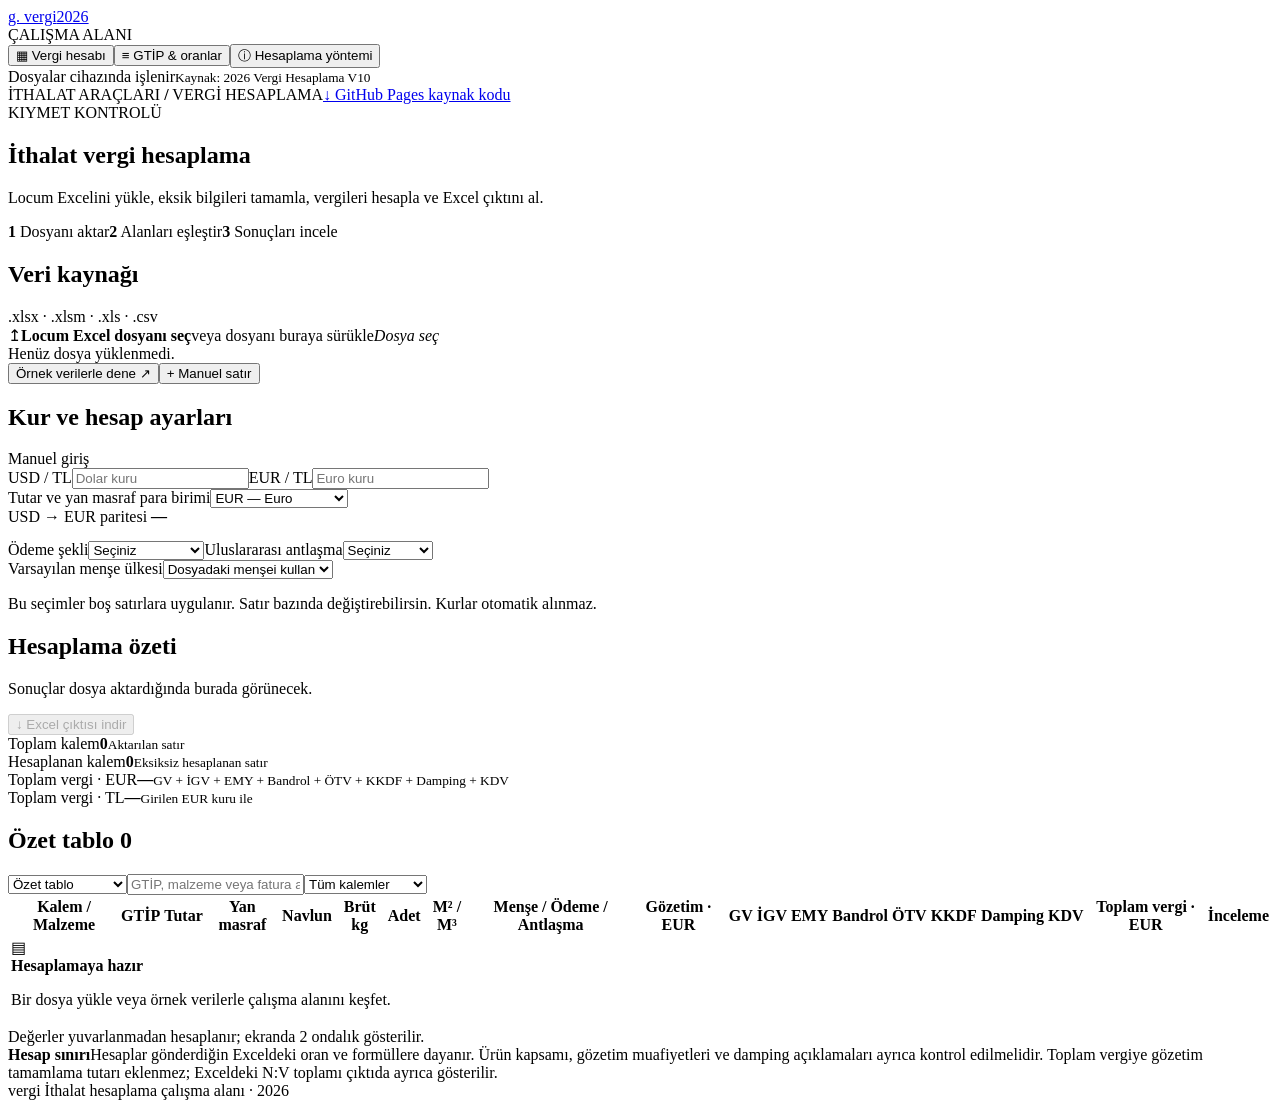
==== index.html @ 5f8e5c2f "Add files via upload" ====
<!DOCTYPE html><html lang="tr"><head><meta charset="UTF-8"><meta name="viewport" content="width=device-width,initial-scale=1"><title>İthalat Vergi Hesaplama</title><link rel="stylesheet" href="style.css"><script src="vendor/xlsx.full.min.js" defer></script><script src="core.js" defer></script><script src="tax-core.js" defer></script><script src="app.js" defer></script></head><body>
<aside><a class="brand" href="./"><span class="mark">g.</span> vergi<span class="badge">2026</span></a><div class="navtitle">ÇALIŞMA ALANI</div><button class="nav active" data-view="calc">▦ <span>Vergi hesabı</span></button><button class="nav" data-view="rates">≡ <span>GTİP & oranlar</span></button><button class="nav" data-view="method">ⓘ <span>Hesaplama yöntemi</span></button><div class="aside-bottom"><span class="dot"></span> Dosyalar cihazında işlenir<small>Kaynak: 2026 Vergi Hesaplama V10</small></div></aside>
<main><header><span>İTHALAT ARAÇLARI <b>/</b> VERGİ HESAPLAMA</span><a class="private" href="github-pages-kaynak.zip" download>↓ GitHub Pages kaynak kodu</a></header>
<section id="calc" class="view"><div class="heading"><div class="eyebrow">KIYMET KONTROLÜ</div><h1>İthalat vergi hesaplama</h1><p>Locum Excelini yükle, eksik bilgileri tamamla, vergileri hesapla ve Excel çıktını al.</p></div>
<div class="steps"><span><b>1</b> Dosyanı aktar</span><i></i><span><b>2</b> Alanları eşleştir</span><i></i><span><b>3</b> Sonuçları incele</span></div>
<div class="setup"><div class="card upload"><div class="cardhead"><h2>Veri kaynağı</h2><span>.xlsx · .xlsm · .xls · .csv</span></div><label id="drop" for="file"><span class="upload-icon">↥</span><strong>Locum Excel dosyanı seç</strong><span>veya dosyanı buraya sürükle</span><em>Dosya seç</em></label><input hidden id="file" type="file" accept=".xlsx,.xlsm,.xls,.csv"><div class="fileinfo" id="fileinfo">Henüz dosya yüklenmedi.</div><div class="actions"><button class="textbtn" id="demo">Örnek verilerle dene ↗</button><button class="textbtn" id="manual">+ Manuel satır</button></div></div>
<div class="card settings"><div class="cardhead"><h2>Kur ve hesap ayarları</h2><span>Manuel giriş</span></div><div class="fields"><label>USD / TL<input id="usd" type="number" step="any" placeholder="Dolar kuru" min="0"></label><label>EUR / TL<input id="eur" type="number" step="any" placeholder="Euro kuru" min="0"></label></div><label>Tutar ve yan masraf para birimi<select id="currency"><option value="EUR">EUR — Euro</option><option value="USD">USD — ABD Doları</option><option value="TRY">TRY — Türk Lirası</option></select></label><div class="parity">USD → EUR paritesi <strong id="parity">—</strong></div><div class="fields" style="margin-top:15px"><label>Ödeme şekli<select id="payment"><option value="">Seçiniz</option><option>PEŞİN</option><option>MAL MUKABİLİ</option></select></label><label>Uluslararası antlaşma<select id="agreement"><option value="">Seçiniz</option><option value="AT">AT — A.TR</option><option value="DI">DI — Diğer</option></select></label></div><label style="margin-top:15px">Varsayılan menşe ülkesi<select id="country"><option value="">Dosyadaki menşei kullan</option></select></label><p class="hint">Bu seçimler boş satırlara uygulanır. Satır bazında değiştirebilirsin. Kurlar otomatik alınmaz.</p></div></div>
<div id="mapping" class="card" hidden><div class="cardhead"><h2>Alan eşleştirme</h2><span>Başlıkları kontrol et</span></div><div class="fields"><label>Çalışma sayfası<select id="sheet"></select></label><label>Başlık satırı<input id="headerrow" type="number" min="1" value="1"></label></div><div id="maps" class="mapgrid"></div><button class="primary" id="import">Verileri aktar ve hesapla →</button></div>
<div id="notice" role="status"></div><div class="results-head"><div><h2>Hesaplama özeti</h2><p id="source">Sonuçlar dosya aktardığında burada görünecek.</p></div><button id="export" class="outline" disabled>↓ Excel çıktısı indir</button></div><div class="metrics"><div class="metric"><span>Toplam kalem</span><strong id="count">0</strong><small>Aktarılan satır</small></div><div class="metric"><span>Hesaplanan kalem</span><strong id="affected">0</strong><small>Eksiksiz hesaplanan satır</small></div><div class="metric accent"><span>Toplam vergi · EUR</span><strong id="total">—</strong><small>GV + İGV + EMY + Bandrol + ÖTV + KKDF + Damping + KDV</small></div><div class="metric"><span>Toplam vergi · TL</span><strong id="totaltry">—</strong><small>Girilen EUR kuru ile</small></div></div>
<div class="card resultcard"><div class="tabletools"><h2>Özet tablo <span id="rowbadge">0</span></h2><select id="mode" aria-label="Görünüm"><option value="summary">Özet tablo</option><option value="inputs">Girdileri düzenle</option></select><input id="search" placeholder="GTİP, malzeme veya fatura ara…" aria-label="Kalem ara"><select id="filter" aria-label="Sonuç filtresi"><option value="all">Tüm kalemler</option><option value="positive">Pozitif fark</option><option value="error">Eksik / hatalı veri</option></select></div><div class="tablewrap"><table><thead id="tableHead"><tr><th>Kalem / Malzeme</th><th>GTİP</th><th>Tutar</th><th>Yan masraf</th><th>Navlun</th><th>Brüt kg</th><th>Adet</th><th>M² / M³</th><th>Menşe / Ödeme / Antlaşma</th><th>Gözetim · EUR</th><th>GV</th><th>İGV</th><th>EMY</th><th>Bandrol</th><th>ÖTV</th><th>KKDF</th><th>Damping</th><th>KDV</th><th>Toplam vergi · EUR</th><th>İnceleme</th></tr></thead><tbody id="rows"><tr><td colspan="20" class="empty"><div>▤</div><strong>Hesaplamaya hazır</strong><p>Bir dosya yükle veya örnek verilerle çalışma alanını keşfet.</p></td></tr></tbody></table></div><div class="tablefooter" id="footer">Değerler yuvarlanmadan hesaplanır; ekranda 2 ondalık gösterilir.</div></div>
<div class="note"><b>Hesap sınırı</b><span>Hesaplar gönderdiğin Exceldeki oran ve formüllere dayanır. Ürün kapsamı, gözetim muafiyetleri ve damping açıklamaları ayrıca kontrol edilmelidir. Toplam vergiye gözetim tamamlama tutarı eklenmez; Exceldeki N:V toplamı çıktıda ayrıca gösterilir.</span></div></section>
<section id="rates" class="view" hidden><div class="heading"><div class="eyebrow">REFERANS TABLO</div><h1>GTİP & gözetim oranları</h1><p>Gönderdiğin Exceldeki oranlar ve uygulama açıklamaları.</p></div><div class="card"><input id="rateSearch" placeholder="GTİP veya açıklama ara…" aria-label="Oran ara"><p id="rateCount"></p><div class="tablewrap"><table><thead><tr><th>GTİP</th><th>Oran · USD</th><th>Birim</th><th>Excel açıklaması</th></tr></thead><tbody id="rateRows"></tbody></table></div><button id="moreRates" class="outline">Daha fazla göster</button></div></section>
<section id="method" class="view" hidden><div class="heading"><div class="eyebrow">HESABIN İZİ</div><h1>Hesaplama yöntemi</h1><p>Exceldeki hesabın web ortamındaki karşılığı.</p></div><div class="card prose"><h2>Vergi hesapları — Excel ile aynı kurgu</h2><p>CIF = fatura + yan masraf + navlun + gözetim farkı (EUR). GV yalnız DI seçiminde hesaplanır. İGV, AT ve Excelin AB ülke listesi eşleşmesinde sıfırlanır. EMY, AT seçimi ve GV sıfır olduğunda Exceldeki ülke sütunundan alınır; bilinmeyen ülke için en yüksek oran seçilir.</p><p>Bandrol = CIF × oran. ÖTV = (CIF + GV + İGV + EMY + Bandrol) × oran. KKDF yalnız mal mukabili seçiminde CIF üzerinden hesaplanır. KDV = (CIF + tüm önceki vergiler) × KDV oranı.</p><p>Damping hesabı, Excelin U sütunuyla aynıdır: CIF için yüzde; adet / kg için en yüksek (0; birim tutarı × miktar − CIF). Exceldeki damping formülü döviz dönüşümü yapmaz; uygulama da aynısını korur. Damping bulunan satırlar ayrıca inceleme için işaretlenir. Tabloda yer alsa da Excelin hesap formüllerinde bulunmayan Kültür Fonu ve diğer ek yükümlülükler eklenmemiştir.</p><p>Ekrandaki toplam vergi gözetim farkını içermez. Çıktıdaki “Excel N:V toplamı” ise kaynak dosyadaki W sütunu gibi gözetim farkı + vergi toplamıdır. AT / DI dışındaki antlaşma türleri için kaynak Excelde ayrı bir hesap kurgusu yoktur.</p><h2>Gözetim fiyat tamamlama</h2><p>Gözetim eşiği (EUR) = ilgili miktar × gözetim oranı (USD) × USD/TL ÷ EUR/TL.</p><p>Karşılaştırma kıymeti (EUR) = (fatura tutarı + tedarik dışı yan masraf) × seçilen para biriminin TL kuru ÷ EUR/TL.</p><p><b>Tamamlama (EUR) = en yüksek (0; gözetim eşiği − karşılaştırma kıymeti).</b></p><h2>Excel ile aynı olan ve ayrılan noktalar</h2><p>Excelin N sütunundaki formüle göre navlun karşılaştırma kıymetine dahil edilmez. Bu uygulama aynı yöntemi izler. Kurları sen girersin; otomatik güncel kur alınmaz.</p><p>KG için brüt ağırlık, Adet için miktar kullanılır. Excelin formülü Adet dışındaki tüm birimlerde brüt ağırlığı kullanıyordu. Bu uygulamada M2 ve M3 için ayrı ölçü miktarı gerekir.</p><p>GTİP eşleştirmesi tam kodla yapılır; nokta ve boşluklar temizlenir. Aynı GTİP birden çok kez varsa Excel DÜŞEYARA gibi ilk kayıt alınır. Tabloda bulunamayan GTİP, sıfır oran kabul edilmez.</p><h2>Kapsam ve muafiyet kontrolü</h2><p>Açıklamalar ürün türü, miktar sınırı veya başka şartlar içerebilir. Bunlar otomatik yorumlanmaz. Her satırdaki “Açıklama” alanını inceleyip gerekirse “Kapsam dışı / muaf” seçeneğini işaretle. Özet, bu seçimlere göre değişir.</p><p>Oranların kaynağı 2026_Vergi_Hesaplama_V10.xlsm / Gözetim sayfasıdır. Mevzuatın güncelliği ayrıca doğrulanmamıştır. Otomatik mevzuat güncellemesi yapılmaz.</p><h2>Dosya aktarımı ve gizlilik</h2><p>Excel dosyaları cihazındaki tarayıcıda okunur; bir sunucuya gönderilmez. Makrolar çalıştırılmaz. Sayfa yenilendiğinde aktarılan veriler temizlenir. Aynı dosyadaki birden fazla para birimini ayrı ayrı hesapla.</p><p>Excel çıktısında kaynak girdiler, kullanılan kurlar, her vergi, gözetim farkı ve kontrol durumları ayrı sütunlarda bulunur. GitHub Pages için dist klasörünün içeriğini yayın köküne koymak yeterlidir.</p></div></section><footer>vergi <span>İthalat hesaplama çalışma alanı · 2026</span></footer></main></body></html>
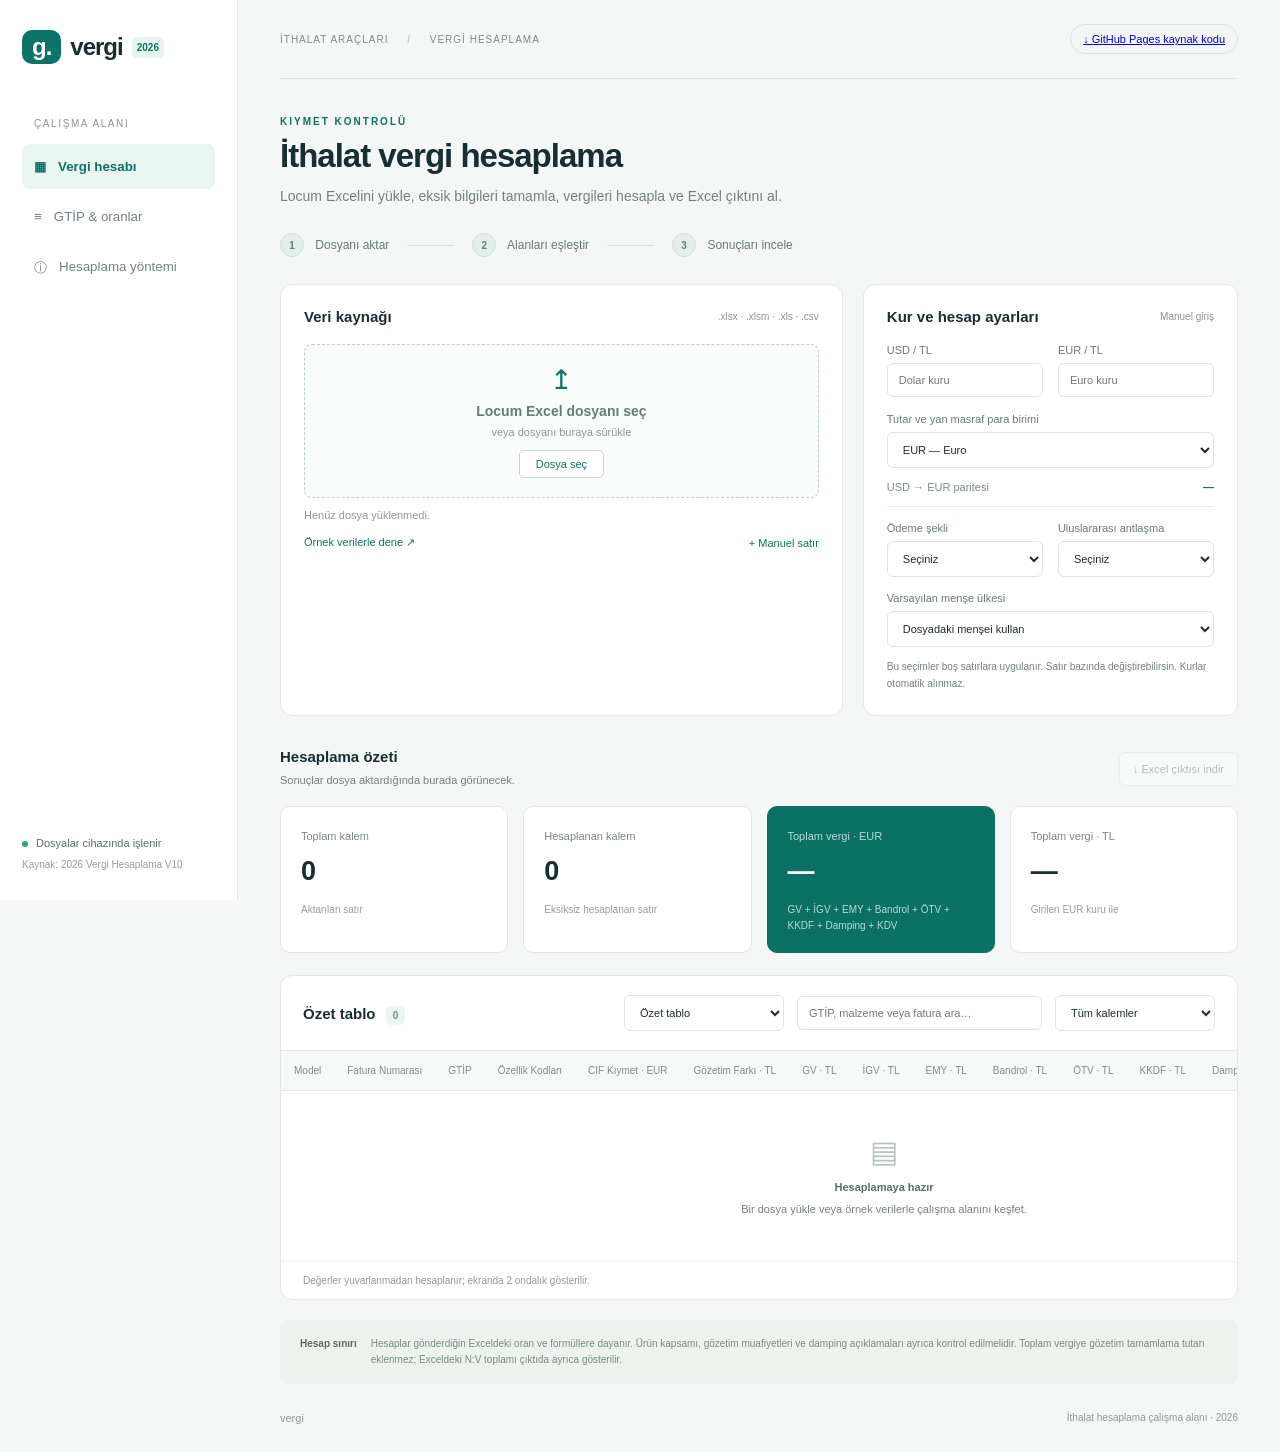
==== commit 11f22636: "Fix GitHub Pages app entry point" ====
--- a/index.html
+++ b/index.html
@@ -1,13 +1,14 @@
-<!DOCTYPE html><html lang="tr"><head><meta charset="UTF-8"><meta name="viewport" content="width=device-width,initial-scale=1"><title>İthalat Vergi Hesaplama</title><link rel="stylesheet" href="style.css"><script src="vendor/xlsx.full.min.js" defer></script><script src="core.js" defer></script><script src="tax-core.js" defer></script><script src="app.js" defer></script></head><body>
-<aside><a class="brand" href="./"><span class="mark">g.</span> vergi<span class="badge">2026</span></a><div class="navtitle">ÇALIŞMA ALANI</div><button class="nav active" data-view="calc">▦ <span>Vergi hesabı</span></button><button class="nav" data-view="rates">≡ <span>GTİP & oranlar</span></button><button class="nav" data-view="method">ⓘ <span>Hesaplama yöntemi</span></button><div class="aside-bottom"><span class="dot"></span> Dosyalar cihazında işlenir<small>Kaynak: 2026 Vergi Hesaplama V10</small></div></aside>
-<main><header><span>İTHALAT ARAÇLARI <b>/</b> VERGİ HESAPLAMA</span><a class="private" href="github-pages-kaynak.zip" download>↓ GitHub Pages kaynak kodu</a></header>
-<section id="calc" class="view"><div class="heading"><div class="eyebrow">KIYMET KONTROLÜ</div><h1>İthalat vergi hesaplama</h1><p>Locum Excelini yükle, eksik bilgileri tamamla, vergileri hesapla ve Excel çıktını al.</p></div>
-<div class="steps"><span><b>1</b> Dosyanı aktar</span><i></i><span><b>2</b> Alanları eşleştir</span><i></i><span><b>3</b> Sonuçları incele</span></div>
-<div class="setup"><div class="card upload"><div class="cardhead"><h2>Veri kaynağı</h2><span>.xlsx · .xlsm · .xls · .csv</span></div><label id="drop" for="file"><span class="upload-icon">↥</span><strong>Locum Excel dosyanı seç</strong><span>veya dosyanı buraya sürükle</span><em>Dosya seç</em></label><input hidden id="file" type="file" accept=".xlsx,.xlsm,.xls,.csv"><div class="fileinfo" id="fileinfo">Henüz dosya yüklenmedi.</div><div class="actions"><button class="textbtn" id="demo">Örnek verilerle dene ↗</button><button class="textbtn" id="manual">+ Manuel satır</button></div></div>
-<div class="card settings"><div class="cardhead"><h2>Kur ve hesap ayarları</h2><span>Manuel giriş</span></div><div class="fields"><label>USD / TL<input id="usd" type="number" step="any" placeholder="Dolar kuru" min="0"></label><label>EUR / TL<input id="eur" type="number" step="any" placeholder="Euro kuru" min="0"></label></div><label>Tutar ve yan masraf para birimi<select id="currency"><option value="EUR">EUR — Euro</option><option value="USD">USD — ABD Doları</option><option value="TRY">TRY — Türk Lirası</option></select></label><div class="parity">USD → EUR paritesi <strong id="parity">—</strong></div><div class="fields" style="margin-top:15px"><label>Ödeme şekli<select id="payment"><option value="">Seçiniz</option><option>PEŞİN</option><option>MAL MUKABİLİ</option></select></label><label>Uluslararası antlaşma<select id="agreement"><option value="">Seçiniz</option><option value="AT">AT — A.TR</option><option value="DI">DI — Diğer</option></select></label></div><label style="margin-top:15px">Varsayılan menşe ülkesi<select id="country"><option value="">Dosyadaki menşei kullan</option></select></label><p class="hint">Bu seçimler boş satırlara uygulanır. Satır bazında değiştirebilirsin. Kurlar otomatik alınmaz.</p></div></div>
-<div id="mapping" class="card" hidden><div class="cardhead"><h2>Alan eşleştirme</h2><span>Başlıkları kontrol et</span></div><div class="fields"><label>Çalışma sayfası<select id="sheet"></select></label><label>Başlık satırı<input id="headerrow" type="number" min="1" value="1"></label></div><div id="maps" class="mapgrid"></div><button class="primary" id="import">Verileri aktar ve hesapla →</button></div>
-<div id="notice" role="status"></div><div class="results-head"><div><h2>Hesaplama özeti</h2><p id="source">Sonuçlar dosya aktardığında burada görünecek.</p></div><button id="export" class="outline" disabled>↓ Excel çıktısı indir</button></div><div class="metrics"><div class="metric"><span>Toplam kalem</span><strong id="count">0</strong><small>Aktarılan satır</small></div><div class="metric"><span>Hesaplanan kalem</span><strong id="affected">0</strong><small>Eksiksiz hesaplanan satır</small></div><div class="metric accent"><span>Toplam vergi · EUR</span><strong id="total">—</strong><small>GV + İGV + EMY + Bandrol + ÖTV + KKDF + Damping + KDV</small></div><div class="metric"><span>Toplam vergi · TL</span><strong id="totaltry">—</strong><small>Girilen EUR kuru ile</small></div></div>
-<div class="card resultcard"><div class="tabletools"><h2>Özet tablo <span id="rowbadge">0</span></h2><select id="mode" aria-label="Görünüm"><option value="summary">Özet tablo</option><option value="inputs">Girdileri düzenle</option></select><input id="search" placeholder="GTİP, malzeme veya fatura ara…" aria-label="Kalem ara"><select id="filter" aria-label="Sonuç filtresi"><option value="all">Tüm kalemler</option><option value="positive">Pozitif fark</option><option value="error">Eksik / hatalı veri</option></select></div><div class="tablewrap"><table><thead id="tableHead"><tr><th>Kalem / Malzeme</th><th>GTİP</th><th>Tutar</th><th>Yan masraf</th><th>Navlun</th><th>Brüt kg</th><th>Adet</th><th>M² / M³</th><th>Menşe / Ödeme / Antlaşma</th><th>Gözetim · EUR</th><th>GV</th><th>İGV</th><th>EMY</th><th>Bandrol</th><th>ÖTV</th><th>KKDF</th><th>Damping</th><th>KDV</th><th>Toplam vergi · EUR</th><th>İnceleme</th></tr></thead><tbody id="rows"><tr><td colspan="20" class="empty"><div>▤</div><strong>Hesaplamaya hazır</strong><p>Bir dosya yükle veya örnek verilerle çalışma alanını keşfet.</p></td></tr></tbody></table></div><div class="tablefooter" id="footer">Değerler yuvarlanmadan hesaplanır; ekranda 2 ondalık gösterilir.</div></div>
-<div class="note"><b>Hesap sınırı</b><span>Hesaplar gönderdiğin Exceldeki oran ve formüllere dayanır. Ürün kapsamı, gözetim muafiyetleri ve damping açıklamaları ayrıca kontrol edilmelidir. Toplam vergiye gözetim tamamlama tutarı eklenmez; Exceldeki N:V toplamı çıktıda ayrıca gösterilir.</span></div></section>
-<section id="rates" class="view" hidden><div class="heading"><div class="eyebrow">REFERANS TABLO</div><h1>GTİP & gözetim oranları</h1><p>Gönderdiğin Exceldeki oranlar ve uygulama açıklamaları.</p></div><div class="card"><input id="rateSearch" placeholder="GTİP veya açıklama ara…" aria-label="Oran ara"><p id="rateCount"></p><div class="tablewrap"><table><thead><tr><th>GTİP</th><th>Oran · USD</th><th>Birim</th><th>Excel açıklaması</th></tr></thead><tbody id="rateRows"></tbody></table></div><button id="moreRates" class="outline">Daha fazla göster</button></div></section>
-<section id="method" class="view" hidden><div class="heading"><div class="eyebrow">HESABIN İZİ</div><h1>Hesaplama yöntemi</h1><p>Exceldeki hesabın web ortamındaki karşılığı.</p></div><div class="card prose"><h2>Vergi hesapları — Excel ile aynı kurgu</h2><p>CIF = fatura + yan masraf + navlun + gözetim farkı (EUR). GV yalnız DI seçiminde hesaplanır. İGV, AT ve Excelin AB ülke listesi eşleşmesinde sıfırlanır. EMY, AT seçimi ve GV sıfır olduğunda Exceldeki ülke sütunundan alınır; bilinmeyen ülke için en yüksek oran seçilir.</p><p>Bandrol = CIF × oran. ÖTV = (CIF + GV + İGV + EMY + Bandrol) × oran. KKDF yalnız mal mukabili seçiminde CIF üzerinden hesaplanır. KDV = (CIF + tüm önceki vergiler) × KDV oranı.</p><p>Damping hesabı, Excelin U sütunuyla aynıdır: CIF için yüzde; adet / kg için en yüksek (0; birim tutarı × miktar − CIF). Exceldeki damping formülü döviz dönüşümü yapmaz; uygulama da aynısını korur. Damping bulunan satırlar ayrıca inceleme için işaretlenir. Tabloda yer alsa da Excelin hesap formüllerinde bulunmayan Kültür Fonu ve diğer ek yükümlülükler eklenmemiştir.</p><p>Ekrandaki toplam vergi gözetim farkını içermez. Çıktıdaki “Excel N:V toplamı” ise kaynak dosyadaki W sütunu gibi gözetim farkı + vergi toplamıdır. AT / DI dışındaki antlaşma türleri için kaynak Excelde ayrı bir hesap kurgusu yoktur.</p><h2>Gözetim fiyat tamamlama</h2><p>Gözetim eşiği (EUR) = ilgili miktar × gözetim oranı (USD) × USD/TL ÷ EUR/TL.</p><p>Karşılaştırma kıymeti (EUR) = (fatura tutarı + tedarik dışı yan masraf) × seçilen para biriminin TL kuru ÷ EUR/TL.</p><p><b>Tamamlama (EUR) = en yüksek (0; gözetim eşiği − karşılaştırma kıymeti).</b></p><h2>Excel ile aynı olan ve ayrılan noktalar</h2><p>Excelin N sütunundaki formüle göre navlun karşılaştırma kıymetine dahil edilmez. Bu uygulama aynı yöntemi izler. Kurları sen girersin; otomatik güncel kur alınmaz.</p><p>KG için brüt ağırlık, Adet için miktar kullanılır. Excelin formülü Adet dışındaki tüm birimlerde brüt ağırlığı kullanıyordu. Bu uygulamada M2 ve M3 için ayrı ölçü miktarı gerekir.</p><p>GTİP eşleştirmesi tam kodla yapılır; nokta ve boşluklar temizlenir. Aynı GTİP birden çok kez varsa Excel DÜŞEYARA gibi ilk kayıt alınır. Tabloda bulunamayan GTİP, sıfır oran kabul edilmez.</p><h2>Kapsam ve muafiyet kontrolü</h2><p>Açıklamalar ürün türü, miktar sınırı veya başka şartlar içerebilir. Bunlar otomatik yorumlanmaz. Her satırdaki “Açıklama” alanını inceleyip gerekirse “Kapsam dışı / muaf” seçeneğini işaretle. Özet, bu seçimlere göre değişir.</p><p>Oranların kaynağı 2026_Vergi_Hesaplama_V10.xlsm / Gözetim sayfasıdır. Mevzuatın güncelliği ayrıca doğrulanmamıştır. Otomatik mevzuat güncellemesi yapılmaz.</p><h2>Dosya aktarımı ve gizlilik</h2><p>Excel dosyaları cihazındaki tarayıcıda okunur; bir sunucuya gönderilmez. Makrolar çalıştırılmaz. Sayfa yenilendiğinde aktarılan veriler temizlenir. Aynı dosyadaki birden fazla para birimini ayrı ayrı hesapla.</p><p>Excel çıktısında kaynak girdiler, kullanılan kurlar, her vergi, gözetim farkı ve kontrol durumları ayrı sütunlarda bulunur. GitHub Pages için dist klasörünün içeriğini yayın köküne koymak yeterlidir.</p></div></section><footer>vergi <span>İthalat hesaplama çalışma alanı · 2026</span></footer></main></body></html>
+<!doctype html>
+<html lang="tr">
+<head>
+  <meta charset="utf-8">
+  <meta name="viewport" content="width=device-width, initial-scale=1">
+  <meta http-equiv="refresh" content="0; url=./github-pages-kaynak/">
+  <title>İthalat Vergi Hesaplama</title>
+  <script>window.location.replace("./github-pages-kaynak/");</script>
+</head>
+<body>
+  <p>Vergi hesaplama uygulamasına yönlendiriliyorsunuz…</p>
+  <p>Otomatik yönlendirme başlamazsa <a href="./github-pages-kaynak/">buraya tıklayın</a>.</p>
+</body>
+</html>
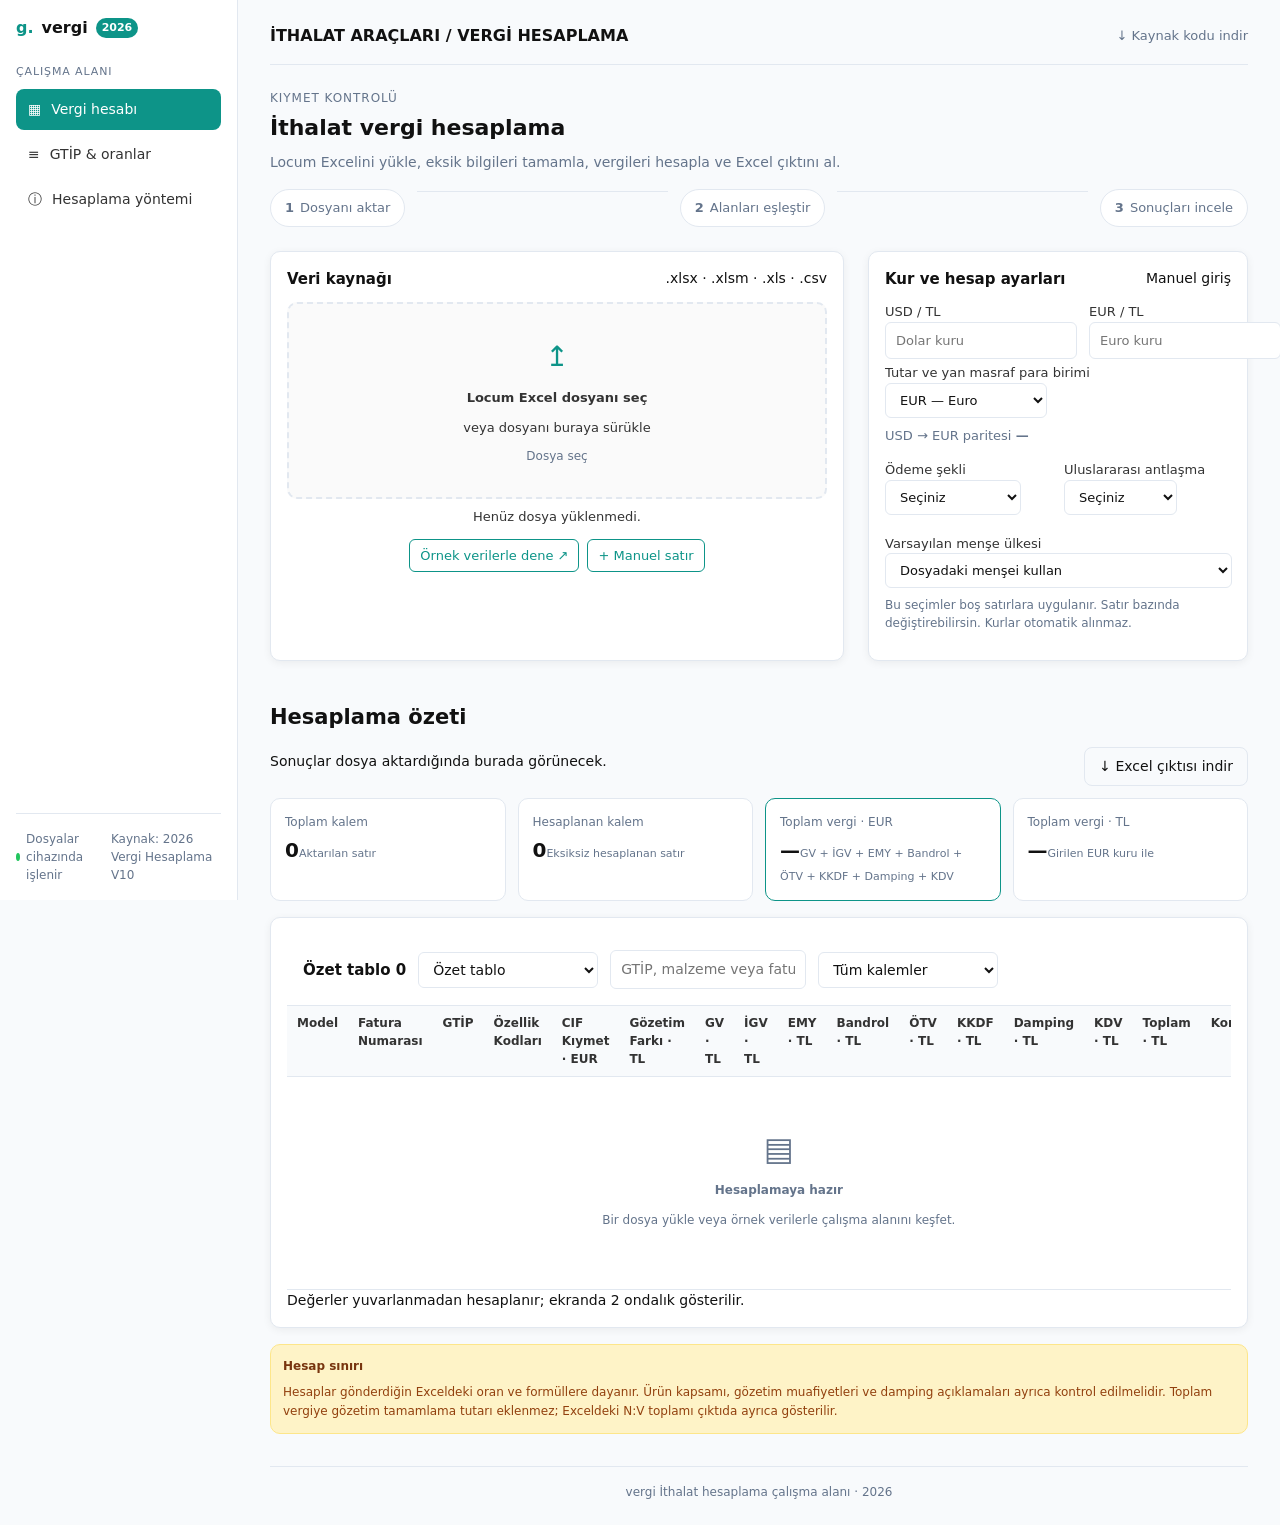
==== commit 0a649d64: "Fix: Turkish encoding (codepage:1254), NFC normalize, expanded aliases, GitHub Pages ready" ====
--- a/index.html
+++ b/index.html
@@ -1,14 +1,25 @@
-<!doctype html>
-<html lang="tr">
-<head>
-  <meta charset="utf-8">
-  <meta name="viewport" content="width=device-width, initial-scale=1">
-  <meta http-equiv="refresh" content="0; url=./github-pages-kaynak/">
-  <title>İthalat Vergi Hesaplama</title>
-  <script>window.location.replace("./github-pages-kaynak/");</script>
-</head>
-<body>
-  <p>Vergi hesaplama uygulamasına yönlendiriliyorsunuz…</p>
-  <p>Otomatik yönlendirme başlamazsa <a href="./github-pages-kaynak/">buraya tıklayın</a>.</p>
-</body>
-</html>
+<!DOCTYPE html><html lang="tr"><head><meta charset="UTF-8"><meta name="viewport" content="width=device-width,initial-scale=1"><title>İthalat Vergi Hesaplama</title><link rel="stylesheet" href="style.css"><script src="vendor/xlsx.full.min.js" defer></script><script src="core.js" defer></script><script src="tax-core.js" defer></script><script src="app.js" defer></script></head><body>
+
+<aside><a class="brand" href="./"><span class="mark">g.</span> vergi<span class="badge">2026</span></a><div class="navtitle">ÇALIŞMA ALANI</div><button class="nav active" data-view="calc">▦ <span>Vergi hesabı</span></button><button class="nav" data-view="rates">≡ <span>GTİP & oranlar</span></button><button class="nav" data-view="method">ⓘ <span>Hesaplama yöntemi</span></button><div class="aside-bottom"><span class="dot"></span> Dosyalar cihazında işlenir<small>Kaynak: 2026 Vergi Hesaplama V10</small></div></aside>
+
+<main><header><span>İTHALAT ARAÇLARI <b>/</b> VERGİ HESAPLAMA</span><a class="private" href="vergi-hesaplama-fixed.zip" download>↓ Kaynak kodu indir</a></header>
+
+<section id="calc" class="view"><div class="heading"><div class="eyebrow">KIYMET KONTROLÜ</div><h1>İthalat vergi hesaplama</h1><p>Locum Excelini yükle, eksik bilgileri tamamla, vergileri hesapla ve Excel çıktını al.</p></div>
+
+<div class="steps"><span><b>1</b> Dosyanı aktar</span><i></i><span><b>2</b> Alanları eşleştir</span><i></i><span><b>3</b> Sonuçları incele</span></div>
+
+<div class="setup"><div class="card upload"><div class="cardhead"><h2>Veri kaynağı</h2><span>.xlsx · .xlsm · .xls · .csv</span></div><label id="drop" for="file"><span class="upload-icon">↥</span><strong>Locum Excel dosyanı seç</strong><span>veya dosyanı buraya sürükle</span><em>Dosya seç</em></label><input hidden id="file" type="file" accept=".xlsx,.xlsm,.xls,.csv"><div class="fileinfo" id="fileinfo">Henüz dosya yüklenmedi.</div><div class="actions"><button class="textbtn" id="demo">Örnek verilerle dene ↗</button><button class="textbtn" id="manual">+ Manuel satır</button></div></div>
+
+<div class="card settings"><div class="cardhead"><h2>Kur ve hesap ayarları</h2><span>Manuel giriş</span></div><div class="fields"><label>USD / TL<input id="usd" type="number" step="any" placeholder="Dolar kuru" min="0"></label><label>EUR / TL<input id="eur" type="number" step="any" placeholder="Euro kuru" min="0"></label></div><label>Tutar ve yan masraf para birimi<select id="currency"><option value="EUR">EUR — Euro</option><option value="USD">USD — ABD Doları</option><option value="TRY">TRY — Türk Lirası</option></select></label><div class="parity">USD → EUR paritesi <strong id="parity">—</strong></div><div class="fields" style="margin-top:15px"><label>Ödeme şekli<select id="payment"><option value="">Seçiniz</option><option>PEŞİN</option><option>MAL MUKABİLİ</option></select></label><label>Uluslararası antlaşma<select id="agreement"><option value="">Seçiniz</option><option value="AT">AT — A.TR</option><option value="DI">DI — Diğer</option></select></label></div><label style="margin-top:15px">Varsayılan menşe ülkesi<select id="country"><option value="">Dosyadaki menşei kullan</option></select></label><p class="hint">Bu seçimler boş satırlara uygulanır. Satır bazında değiştirebilirsin. Kurlar otomatik alınmaz.</p></div></div>
+
+<div id="mapping" class="card" hidden><div class="cardhead"><h2>Alan eşleştirme</h2><span>Başlıkları kontrol et</span></div><div class="fields"><label>Çalışma sayfası<select id="sheet"></select></label><label>Başlık satırı<input id="headerrow" type="number" min="1" value="1"></label></div><div id="maps" class="mapgrid"></div><button class="primary" id="import">Verileri aktar ve hesapla →</button></div>
+
+<div id="notice" role="status"></div><div class="results-head"><div><h2>Hesaplama özeti</h2><p id="source">Sonuçlar dosya aktardığında burada görünecek.</p></div><button id="export" class="outline" disabled>↓ Excel çıktısı indir</button></div><div class="metrics"><div class="metric"><span>Toplam kalem</span><strong id="count">0</strong><small>Aktarılan satır</small></div><div class="metric"><span>Hesaplanan kalem</span><strong id="affected">0</strong><small>Eksiksiz hesaplanan satır</small></div><div class="metric accent"><span>Toplam vergi · EUR</span><strong id="total">—</strong><small>GV + İGV + EMY + Bandrol + ÖTV + KKDF + Damping + KDV</small></div><div class="metric"><span>Toplam vergi · TL</span><strong id="totaltry">—</strong><small>Girilen EUR kuru ile</small></div></div>
+
+<div class="card resultcard"><div class="tabletools"><h2>Özet tablo <span id="rowbadge">0</span></h2><select id="mode" aria-label="Görünüm"><option value="summary">Özet tablo</option><option value="inputs">Girdileri düzenle</option></select><input id="search" placeholder="GTİP, malzeme veya fatura ara…" aria-label="Kalem ara"><select id="filter" aria-label="Sonuç filtresi"><option value="all">Tüm kalemler</option><option value="positive">Pozitif fark</option><option value="error">Eksik / hatalı veri</option></select></div><div class="tablewrap"><table><thead id="tableHead"><tr><th>Kalem / Malzeme</th><th>GTİP</th><th>Tutar</th><th>Yan masraf</th><th>Navlun</th><th>Brüt kg</th><th>Adet</th><th>M² / M³</th><th>Menşe / Ödeme / Antlaşma</th><th>Gözetim · EUR</th><th>GV</th><th>İGV</th><th>EMY</th><th>Bandrol</th><th>ÖTV</th><th>KKDF</th><th>Damping</th><th>KDV</th><th>Toplam vergi · EUR</th><th>İnceleme</th></tr></thead><tbody id="rows"><tr><td colspan="20" class="empty"><div>▤</div><strong>Hesaplamaya hazır</strong><p>Bir dosya yükle veya örnek verilerle çalışma alanını keşfet.</p></td></tr></tbody></table></div><div class="tablefooter" id="footer">Değerler yuvarlanmadan hesaplanır; ekranda 2 ondalık gösterilir.</div></div>
+
+<div class="note"><b>Hesap sınırı</b><span>Hesaplar gönderdiğin Exceldeki oran ve formüllere dayanır. Ürün kapsamı, gözetim muafiyetleri ve damping açıklamaları ayrıca kontrol edilmelidir. Toplam vergiye gözetim tamamlama tutarı eklenmez; Exceldeki N:V toplamı çıktıda ayrıca gösterilir.</span></div></section>
+
+<section id="rates" class="view" hidden><div class="heading"><div class="eyebrow">REFERANS TABLO</div><h1>GTİP & gözetim oranları</h1><p>Gönderdiğin Exceldeki oranlar ve uygulama açıklamaları.</p></div><div class="card"><input id="rateSearch" placeholder="GTİP veya açıklama ara…" aria-label="Oran ara"><p id="rateCount"></p><div class="tablewrap"><table><thead><tr><th>GTİP</th><th>Oran · USD</th><th>Birim</th><th>Excel açıklaması</th></tr></thead><tbody id="rateRows"></tbody></table></div><button id="moreRates" class="outline">Daha fazla göster</button></div></section>
+
+<section id="method" class="view" hidden><div class="heading"><div class="eyebrow">HESABIN İZİ</div><h1>Hesaplama yöntemi</h1><p>Exceldeki hesabın web ortamındaki karşılığı.</p></div><div class="card prose"><h2>Vergi hesapları — Excel ile aynı kurgu</h2><p>CIF = fatura + yan masraf + navlun + gözetim farkı (EUR). GV yalnız DI seçiminde hesaplanır. İGV, AT ve Excelin AB ülke listesi eşleşmesinde sıfırlanır. EMY, AT seçimi ve GV sıfır olduğunda Exceldeki ülke sütunundan alınır; bilinmeyen ülke için en yüksek oran seçilir.</p><p>Bandrol = CIF × oran. ÖTV = (CIF + GV + İGV + EMY + Bandrol) × oran. KKDF yalnız mal mukabili seçiminde CIF üzerinden hesaplanır. KDV = (CIF + tüm önceki vergiler) × KDV oranı.</p><p>Damping hesabı, Excelin U sütunuyla aynıdır: CIF için yüzde; adet / kg için en yüksek (0; birim tutarı × miktar − CIF). Exceldeki damping formülü döviz dönüşümü yapmaz; uygulama da aynısını korur. Damping bulunan satırlar ayrıca inceleme için işaretlenir. Tabloda yer alsa da Excelin hesap formüllerinde bulunmayan Kültür Fonu ve diğer ek yükümlülükler eklenmemiştir.</p><p>Ekrandaki toplam vergi gözetim farkını içermez. Çıktıdaki "Excel N:V toplamı" ise kaynak dosyadaki W sütunu gibi gözetim farkı + vergi toplamıdır. AT / DI dışındaki antlaşma türleri için kaynak Excelde ayrı bir hesap kurgusu yoktur.</p><h2>Gözetim fiyat tamamlama</h2><p>Gözetim eşiği (EUR) = ilgili miktar × gözetim oranı (USD) × USD/TL ÷ EUR/TL.</p><p>Karşılaştırma kıymeti (EUR) = (fatura tutarı + tedarik dışı yan masraf) × seçilen para biriminin TL kuru ÷ EUR/TL.</p><p><b>Tamamlama (EUR) = en yüksek (0; gözetim eşiği − karşılaştırma kıymeti).</b></p><h2>Excel ile aynı olan ve ayrılan noktalar</h2><p>Excelin N sütunundaki formüle göre navlun karşılaştırma kıymetine dahil edilmez. Bu uygulama aynı yöntemi izler. Kurları sen girersin; otomatik güncel kur alınmaz.</p><p>KG için brüt ağırlık, Adet için miktar kullanılır. Excelin formülü Adet dışındaki tüm birimlerde brüt ağırlığı kullanıyordu. Bu uygulamada M2 ve M3 için ayrı ölçü miktarı gerekir.</p><p>GTİP eşleştirmesi tam kodla yapılır; nokta ve boşluklar temizlenir. Aynı GTİP birden çok kez varsa Excel DÜŞEYARA gibi ilk kayıt alınır. Tabloda bulunamayan GTİP, sıfır oran kabul edilmez.</p><h2>Kapsam ve muafiyet kontrolü</h2><p>Açıklamalar ürün türü, miktar sınırı veya başka şartlar içerebilir. Bunlar otomatik yorumlanmaz. Her satırdaki "Açıklama" alanını inceleyip gerekirse "Kapsam dışı / muaf" seçeneğini işaretle. Özet, bu seçimlere göre değişir.</p><p>Oranların kaynağı 2026_Vergi_Hesaplama_V10.xlsm / Gözetim sayfasıdır. Mevzuatın güncelliği ayrıca doğrulanmamıştır. Otomatik mevzuat güncellemesi yapılmaz.</p><h2>Dosya aktarımı ve gizlilik</h2><p>Excel dosyaları cihazındaki tarayıcıda okunur; bir sunucuya gönderilmez. Makrolar çalıştırılmaz. Sayfa yenilendiğinde aktarılan veriler temizlenir. Aynı dosyadaki birden fazla para birimini ayrı ayrı hesapla.</p><p>Excel çıktısında kaynak girdiler, kullanılan kurlar, her vergi, gözetim farkı ve kontrol durumları ayrı sütunlarda bulunur. GitHub Pages için bu dosyaların kök dizinde olması yeterlidir.</p></div></section><footer>vergi <span>İthalat hesaplama çalışma alanı · 2026</span></footer></main></body></html>
--- a/style.css
+++ b/style.css
@@ -0,0 +1 @@
+:root{--ink:#111;--ink2:#333;--teal:#0d9488;--teal2:#14b8a6;--bg:#f8fafc;--card:#fff;--line:#e2e8f0;--muted:#64748b;--warn:#f59e0b;--err:#ef4444;--ok:#22c55e;--radius:10px;--shadow:0 2px 8px rgba(0,0,0,.06)}*,*::before,*::after{box-sizing:border-box}html,body{height:100%}body{margin:0;font:14px/1.5 system-ui,-apple-system,Segoe UI,Roboto,Ubuntu,Arial,sans-serif;background:var(--bg);color:var(--ink)}a{color:var(--teal);text-decoration:none}a:hover{text-decoration:underline}button{font:inherit;cursor:pointer;border:none;background:none}input,select,textarea{font:inherit;border:1px solid var(--line);border-radius:6px;padding:8px 10px;background:#fff;color:var(--ink)}input:focus,select:focus,textarea:focus{outline:none;border-color:var(--teal);box-shadow:0 0 0 3px rgba(13,148,136,.15)}label{display:block;font-size:13px;margin-bottom:4px;color:var(--ink2)}small{font-size:12px;color:var(--muted)}.card{background:var(--card);border:1px solid var(--line);border-radius:var(--radius);padding:16px;box-shadow:var(--shadow)}.cardhead{display:flex;justify-content:space-between;align-items:center;margin-bottom:12px}.cardhead h2{margin:0;font-size:15px;font-weight:600}.prose{line-height:1.7}.prose h2{margin-top:1.5em;font-size:15px}.prose p{margin:.6em 0}aside{position:fixed;top:0;left:0;bottom:0;width:238px;background:var(--card);border-right:1px solid var(--line);display:flex;flex-direction:column;padding:16px;overflow-y:auto;z-index:10}.brand{display:flex;align-items:center;gap:8px;font-weight:700;font-size:16px;color:var(--ink);margin-bottom:24px}.mark{color:var(--teal)}.badge{font-size:11px;background:var(--teal);color:#fff;padding:2px 6px;border-radius:999px}.navtitle{font-size:11px;text-transform:uppercase;letter-spacing:.08em;color:var(--muted);margin-bottom:8px}.nav{display:flex;align-items:center;gap:10px;width:100%;padding:10px 12px;border-radius:8px;color:var(--ink2);margin-bottom:4px;transition:background .15s,color .15s}.nav:hover{background:var(--bg);color:var(--ink)}.nav.active{background:var(--teal);color:#fff}.nav.active:hover{background:var(--teal2)}.aside-bottom{margin-top:auto;padding-top:16px;border-top:1px solid var(--line);font-size:12px;color:var(--muted);display:flex;align-items:center;gap:6px}.dot{width:8px;height:8px;border-radius:50%;background:var(--ok)}main{margin-left:238px;padding:24px 32px;max-width:1800px}header{display:flex;justify-content:space-between;align-items:center;margin-bottom:24px;padding-bottom:16px;border-bottom:1px solid var(--line)}header span{font-weight:600;font-size:16px}.private{font-size:13px;color:var(--muted)}.heading{margin-bottom:16px}.eyebrow{font-size:12px;text-transform:uppercase;letter-spacing:.08em;color:var(--muted);margin-bottom:4px}.heading h1{margin:0 0 8px;font-size:22px;font-weight:700}.heading p{margin:0;color:var(--muted)}.steps{display:flex;gap:12px;margin-bottom:24px;font-size:13px;color:var(--muted)}.steps span{display:flex;align-items:center;gap:6px;background:var(--card);border:1px solid var(--line);border-radius:999px;padding:8px 14px}.steps i{flex:1;height:1px;background:var(--line);margin-top:2px}.setup{display:grid;grid-template-columns:1fr 380px;gap:24px;margin-bottom:24px}@media(max-width:1100px){.setup{grid-template-columns:1fr}aside{width:64px}.brand span,.nav span,.navtitle,.aside-bottom small{display:none}.nav{justify-content:center;padding:12px}main{margin-left:64px;padding:16px}}@media(max-width:760px){aside{position:static;width:auto;border-right:none;border-bottom:1px solid var(--line);flex-direction:row;flex-wrap:wrap;padding:12px}.navtitle{display:none}main{margin-left:0;padding:12px}.setup{grid-template-columns:1fr}.results-head{flex-direction:column;gap:12px;align-items:stretch}} .upload label{display:flex;flex-direction:column;align-items:center;gap:10px;padding:32px;border:2px dashed var(--line);border-radius:var(--radius);background:#fafafa;transition:border-color .15s,background .15s}.upload label:hover{border-color:var(--teal);background:#f0fdfa}.upload-icon{font-size:28px;color:var(--teal)}.upload em{font-size:12px;color:var(--muted);font-style:normal}.upload input{display:none}.fileinfo{margin-top:8px;font-size:13px;color:var(--ink2);text-align:center}.actions{display:flex;gap:8px;margin-top:12px;justify-content:center}.textbtn{font-size:13px;color:var(--teal);padding:6px 10px;border:1px solid var(--teal);border-radius:6px;background:transparent}.textbtn:hover{background:var(--teal);color:#fff}.fields{display:grid;grid-template-columns:1fr 1fr;gap:12px}@media(max-width:760px){.fields{grid-template-columns:1fr}}.parity{margin-top:8px;font-size:13px;color:var(--muted)}.results-head{display:flex;justify-content:space-between;align-items:flex-end;margin-bottom:12px;flex-wrap:wrap;gap:12px}.metrics{display:grid;grid-template-columns:repeat(4,1fr);gap:12px;margin-bottom:16px}@media(max-width:760px){.metrics{grid-template-columns:repeat(2,1fr)}}.metric{background:var(--card);border:1px solid var(--line);border-radius:var(--radius);padding:14px}.metric.accent{border-color:var(--teal)}.metric span{display:block;font-size:12px;color:var(--muted);margin-bottom:4px}.metric strong{font-size:20px;font-weight:700;color:var(--ink)}.metric small{font-size:11px;color:var(--muted)}.resultcard{background:var(--card);border:1px solid var(--line);border-radius:var(--radius);overflow:hidden}.tabletools{display:flex;flex-wrap:wrap;gap:12px;align-items:center;padding:16px;border-bottom:1px solid var(--line)}.tabletools h2{margin:0;font-size:15px}.tabletools select, .tabletools input{width:auto;min-width:180px}.tablewrap{overflow-x:auto}table{width:100%;border-collapse:collapse;font-size:12px}th,td{padding:8px 10px;border-bottom:1px solid var(--line);text-align:left;vertical-align:top}th{background:#f8fafc;font-weight:600;color:var(--ink2);position:sticky;top:0;z-index:1}td input,td select{padding:6px 8px;font-size:12px;width:100%;min-width:0}td select{padding:6px 8px}.empty{text-align:center;padding:48px 16px;color:var(--muted)}.empty div{font-size:32px;margin-bottom:8px}.status{color:var(--ok)}.error{color:var(--err)}details summary{cursor:pointer;font-size:12px;color:var(--teal);margin-top:4px}.rowdetail{font-size:12px;color:var(--ink2);margin-top:8px;line-height:1.6}.rowdetail label{display:flex;align-items:center;gap:6px;font-size:12px;margin-top:8px}.note{margin-top:16px;padding:12px;background:#fef3c7;border:1px solid #fde68a;border-radius:var(--radius);font-size:12px;color:#92400e;line-height:1.6}.note b{display:block;margin-bottom:6px;color:#78350f}.primary{background:var(--teal);color:#fff;padding:10px 16px;border-radius:8px;font-weight:600}.primary:hover{background:var(--teal2)}.primary:disabled{background:var(--muted);cursor:not-allowed}.outline{background:transparent;border:1px solid var(--line);color:var(--ink);padding:8px 14px;border-radius:8px}.outline:hover{background:var(--bg)}.mapgrid{display:grid;grid-template-columns:repeat(auto-fill,minmax(220px,1fr));gap:12px;margin-top:12px}.mapgrid label{display:flex;flex-direction:column;gap:4px}.hint{font-size:12px;color:var(--muted);margin-top:8px}footer{margin-top:32px;padding-top:16px;border-top:1px solid var(--line);font-size:12px;color:var(--muted);text-align:center}#notice{min-height:20px;font-size:13px;color:var(--err);margin-bottom:8px}#notice:empty{display:none}
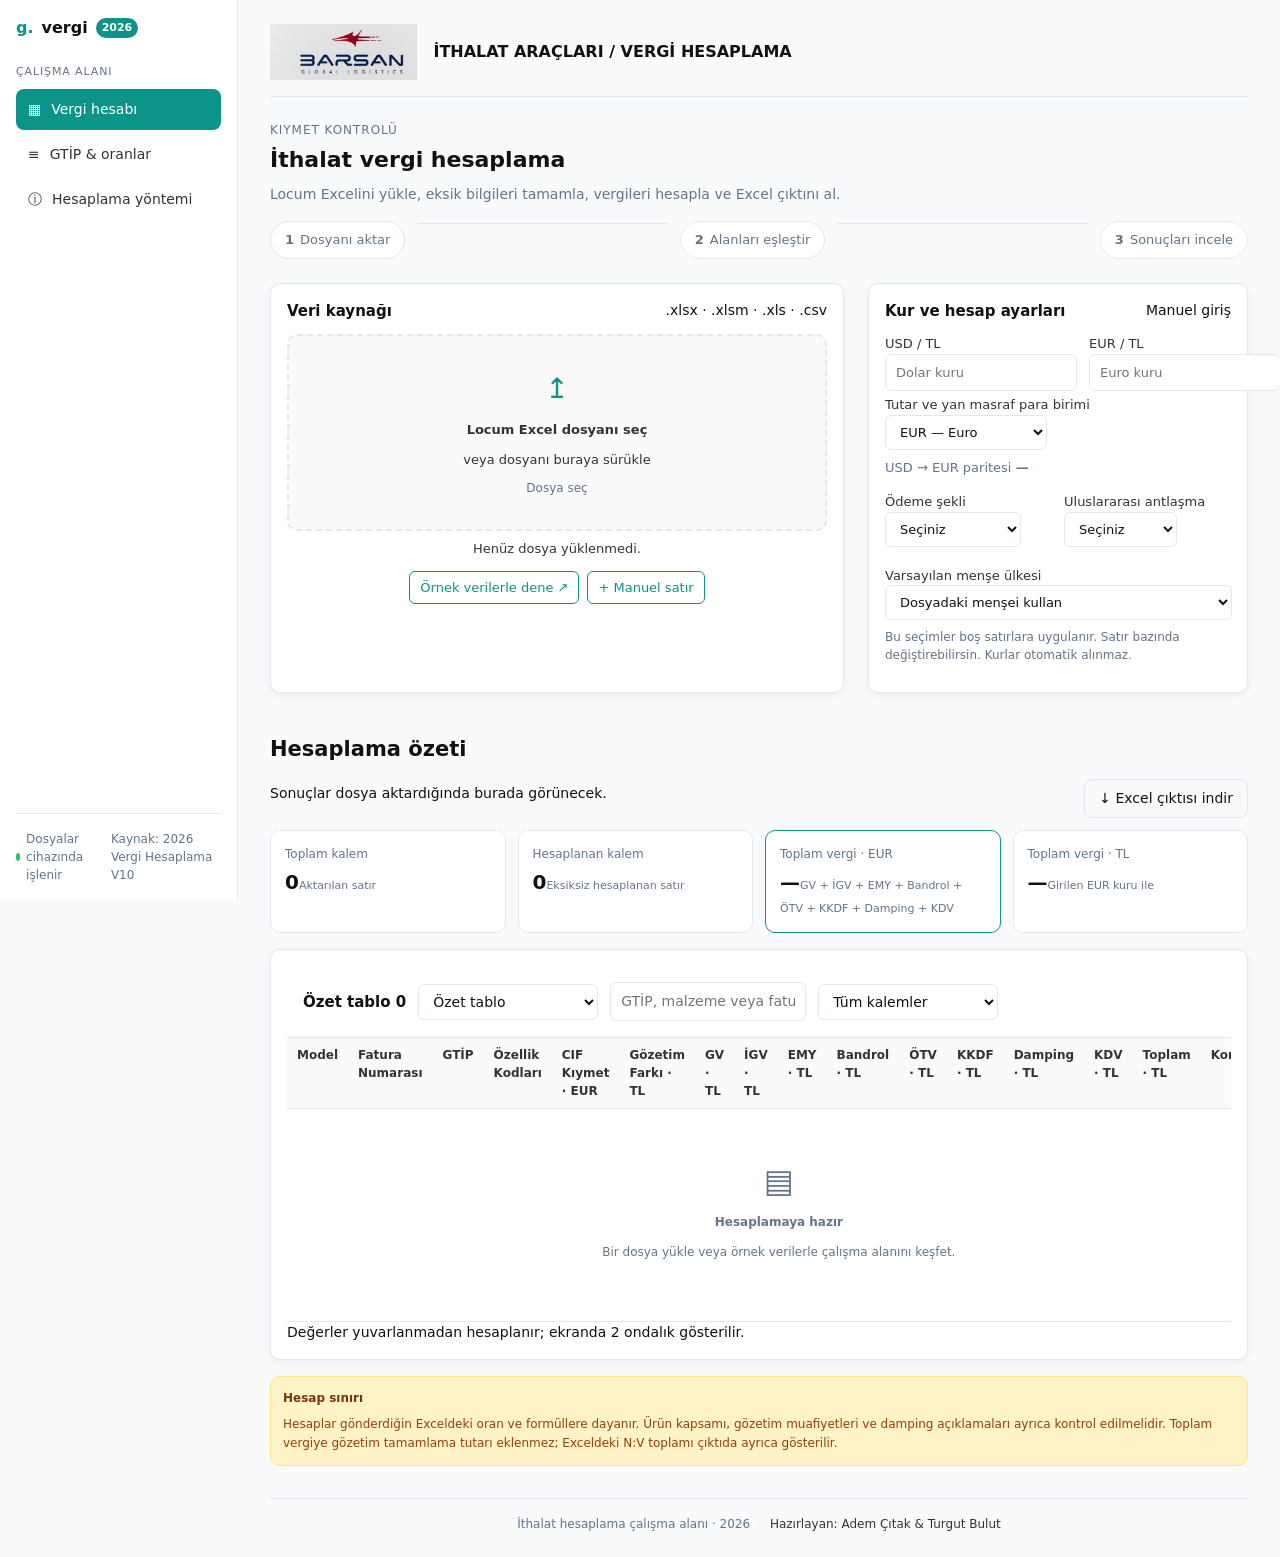
==== commit 5caed636: "UI: Add Barsan logo, remove download link, add author credits - Header: Replace 'Kaynak kodu indir' " ====
--- a/index.html
+++ b/index.html
@@ -2,7 +2,7 @@
 
 <aside><a class="brand" href="./"><span class="mark">g.</span> vergi<span class="badge">2026</span></a><div class="navtitle">ÇALIŞMA ALANI</div><button class="nav active" data-view="calc">▦ <span>Vergi hesabı</span></button><button class="nav" data-view="rates">≡ <span>GTİP & oranlar</span></button><button class="nav" data-view="method">ⓘ <span>Hesaplama yöntemi</span></button><div class="aside-bottom"><span class="dot"></span> Dosyalar cihazında işlenir<small>Kaynak: 2026 Vergi Hesaplama V10</small></div></aside>
 
-<main><header><span>İTHALAT ARAÇLARI <b>/</b> VERGİ HESAPLAMA</span><a class="private" href="vergi-hesaplama-fixed.zip" download>↓ Kaynak kodu indir</a></header>
+<main><header><div class="header-left"><img src="assets/barsan-logo.png" alt="Barsan Global Lojistik" class="barsan-logo" onerror="this.style.display='none'"><span>İTHALAT ARAÇLARI <b>/</b> VERGİ HESAPLAMA</span></div></header>
 
 <section id="calc" class="view"><div class="heading"><div class="eyebrow">KIYMET KONTROLÜ</div><h1>İthalat vergi hesaplama</h1><p>Locum Excelini yükle, eksik bilgileri tamamla, vergileri hesapla ve Excel çıktını al.</p></div>
 
@@ -22,4 +22,4 @@
 
 <section id="rates" class="view" hidden><div class="heading"><div class="eyebrow">REFERANS TABLO</div><h1>GTİP & gözetim oranları</h1><p>Gönderdiğin Exceldeki oranlar ve uygulama açıklamaları.</p></div><div class="card"><input id="rateSearch" placeholder="GTİP veya açıklama ara…" aria-label="Oran ara"><p id="rateCount"></p><div class="tablewrap"><table><thead><tr><th>GTİP</th><th>Oran · USD</th><th>Birim</th><th>Excel açıklaması</th></tr></thead><tbody id="rateRows"></tbody></table></div><button id="moreRates" class="outline">Daha fazla göster</button></div></section>
 
-<section id="method" class="view" hidden><div class="heading"><div class="eyebrow">HESABIN İZİ</div><h1>Hesaplama yöntemi</h1><p>Exceldeki hesabın web ortamındaki karşılığı.</p></div><div class="card prose"><h2>Vergi hesapları — Excel ile aynı kurgu</h2><p>CIF = fatura + yan masraf + navlun + gözetim farkı (EUR). GV yalnız DI seçiminde hesaplanır. İGV, AT ve Excelin AB ülke listesi eşleşmesinde sıfırlanır. EMY, AT seçimi ve GV sıfır olduğunda Exceldeki ülke sütunundan alınır; bilinmeyen ülke için en yüksek oran seçilir.</p><p>Bandrol = CIF × oran. ÖTV = (CIF + GV + İGV + EMY + Bandrol) × oran. KKDF yalnız mal mukabili seçiminde CIF üzerinden hesaplanır. KDV = (CIF + tüm önceki vergiler) × KDV oranı.</p><p>Damping hesabı, Excelin U sütunuyla aynıdır: CIF için yüzde; adet / kg için en yüksek (0; birim tutarı × miktar − CIF). Exceldeki damping formülü döviz dönüşümü yapmaz; uygulama da aynısını korur. Damping bulunan satırlar ayrıca inceleme için işaretlenir. Tabloda yer alsa da Excelin hesap formüllerinde bulunmayan Kültür Fonu ve diğer ek yükümlülükler eklenmemiştir.</p><p>Ekrandaki toplam vergi gözetim farkını içermez. Çıktıdaki "Excel N:V toplamı" ise kaynak dosyadaki W sütunu gibi gözetim farkı + vergi toplamıdır. AT / DI dışındaki antlaşma türleri için kaynak Excelde ayrı bir hesap kurgusu yoktur.</p><h2>Gözetim fiyat tamamlama</h2><p>Gözetim eşiği (EUR) = ilgili miktar × gözetim oranı (USD) × USD/TL ÷ EUR/TL.</p><p>Karşılaştırma kıymeti (EUR) = (fatura tutarı + tedarik dışı yan masraf) × seçilen para biriminin TL kuru ÷ EUR/TL.</p><p><b>Tamamlama (EUR) = en yüksek (0; gözetim eşiği − karşılaştırma kıymeti).</b></p><h2>Excel ile aynı olan ve ayrılan noktalar</h2><p>Excelin N sütunundaki formüle göre navlun karşılaştırma kıymetine dahil edilmez. Bu uygulama aynı yöntemi izler. Kurları sen girersin; otomatik güncel kur alınmaz.</p><p>KG için brüt ağırlık, Adet için miktar kullanılır. Excelin formülü Adet dışındaki tüm birimlerde brüt ağırlığı kullanıyordu. Bu uygulamada M2 ve M3 için ayrı ölçü miktarı gerekir.</p><p>GTİP eşleştirmesi tam kodla yapılır; nokta ve boşluklar temizlenir. Aynı GTİP birden çok kez varsa Excel DÜŞEYARA gibi ilk kayıt alınır. Tabloda bulunamayan GTİP, sıfır oran kabul edilmez.</p><h2>Kapsam ve muafiyet kontrolü</h2><p>Açıklamalar ürün türü, miktar sınırı veya başka şartlar içerebilir. Bunlar otomatik yorumlanmaz. Her satırdaki "Açıklama" alanını inceleyip gerekirse "Kapsam dışı / muaf" seçeneğini işaretle. Özet, bu seçimlere göre değişir.</p><p>Oranların kaynağı 2026_Vergi_Hesaplama_V10.xlsm / Gözetim sayfasıdır. Mevzuatın güncelliği ayrıca doğrulanmamıştır. Otomatik mevzuat güncellemesi yapılmaz.</p><h2>Dosya aktarımı ve gizlilik</h2><p>Excel dosyaları cihazındaki tarayıcıda okunur; bir sunucuya gönderilmez. Makrolar çalıştırılmaz. Sayfa yenilendiğinde aktarılan veriler temizlenir. Aynı dosyadaki birden fazla para birimini ayrı ayrı hesapla.</p><p>Excel çıktısında kaynak girdiler, kullanılan kurlar, her vergi, gözetim farkı ve kontrol durumları ayrı sütunlarda bulunur. GitHub Pages için bu dosyaların kök dizinde olması yeterlidir.</p></div></section><footer>vergi <span>İthalat hesaplama çalışma alanı · 2026</span></footer></main></body></html>+<section id="method" class="view" hidden><div class="heading"><div class="eyebrow">HESABIN İZİ</div><h1>Hesaplama yöntemi</h1><p>Exceldeki hesabın web ortamındaki karşılığı.</p></div><div class="card prose"><h2>Vergi hesapları — Excel ile aynı kurgu</h2><p>CIF = fatura + yan masraf + navlun + gözetim farkı (EUR). GV yalnız DI seçiminde hesaplanır. İGV, AT ve Excelin AB ülke listesi eşleşmesinde sıfırlanır. EMY, AT seçimi ve GV sıfır olduğunda Exceldeki ülke sütunundan alınır; bilinmeyen ülke için en yüksek oran seçilir.</p><p>Bandrol = CIF × oran. ÖTV = (CIF + GV + İGV + EMY + Bandrol) × oran. KKDF yalnız mal mukabili seçiminde CIF üzerinden hesaplanır. KDV = (CIF + tüm önceki vergiler) × KDV oranı.</p><p>Damping hesabı, Excelin U sütunuyla aynıdır: CIF için yüzde; adet / kg için en yüksek (0; birim tutarı × miktar − CIF). Exceldeki damping formülü döviz dönüşümü yapmaz; uygulama da aynısını korur. Damping bulunan satırlar ayrıca inceleme için işaretlenir. Tabloda yer alsa da Excelin hesap formüllerinde bulunmayan Kültür Fonu ve diğer ek yükümlülükler eklenmemiştir.</p><p>Ekrandaki toplam vergi gözetim farkını içermez. Çıktıdaki "Excel N:V toplamı" ise kaynak dosyadaki W sütunu gibi gözetim farkı + vergi toplamıdır. AT / DI dışındaki antlaşma türleri için kaynak Excelde ayrı bir hesap kurgusu yoktur.</p><h2>Gözetim fiyat tamamlama</h2><p>Gözetim eşiği (EUR) = ilgili miktar × gözetim oranı (USD) × USD/TL ÷ EUR/TL.</p><p>Karşılaştırma kıymeti (EUR) = (fatura tutarı + tedarik dışı yan masraf) × seçilen para biriminin TL kuru ÷ EUR/TL.</p><p><b>Tamamlama (EUR) = en yüksek (0; gözetim eşiği − karşılaştırma kıymeti).</b></p><h2>Excel ile aynı olan ve ayrılan noktalar</h2><p>Excelin N sütunundaki formüle göre navlun karşılaştırma kıymetine dahil edilmez. Bu uygulama aynı yöntemi izler. Kurları sen girersin; otomatik güncel kur alınmaz.</p><p>KG için brüt ağırlık, Adet için miktar kullanılır. Excelin formülü Adet dışındaki tüm birimlerde brüt ağırlığı kullanıyordu. Bu uygulamada M2 ve M3 için ayrı ölçü miktarı gerekir.</p><p>GTİP eşleştirmesi tam kodla yapılır; nokta ve boşluklar temizlenir. Aynı GTİP birden çok kez varsa Excel DÜŞEYARA gibi ilk kayıt alınır. Tabloda bulunamayan GTİP, sıfır oran kabul edilmez.</p><h2>Kapsam ve muafiyet kontrolü</h2><p>Açıklamalar ürün türü, miktar sınırı veya başka şartlar içerebilir. Bunlar otomatik yorumlanmaz. Her satırdaki "Açıklama" alanını inceleyip gerekirse "Kapsam dışı / muaf" seçeneğini işaretle. Özet, bu seçimlere göre değişir.</p><p>Oranların kaynağı 2026_Vergi_Hesaplama_V10.xlsm / Gözetim sayfasıdır. Mevzuatın güncelliği ayrıca doğrulanmamıştır. Otomatik mevzuat güncellemesi yapılmaz.</p><h2>Dosya aktarımı ve gizlilik</h2><p>Excel dosyaları cihazındaki tarayıcıda okunur; bir sunucuya gönderilmez. Makrolar çalıştırılmaz. Sayfa yenilendiğinde aktarılan veriler temizlenir. Aynı dosyadaki birden fazla para birimini ayrı ayrı hesapla.</p><p>Excel çıktısında kaynak girdiler, kullanılan kurlar, her vergi, gözetim farkı ve kontrol durumları ayrı sütunlarda bulunur. GitHub Pages için bu dosyaların kök dizinde olması yeterlidir.</p></div></section><footer><div class="footer-content"><span>İthalat hesaplama çalışma alanı · 2026</span><span class="footer-divider">·</span><span class="credits">Hazırlayan: Adem Çıtak & Turgut Bulut</span></div></footer></main></body></html>
--- a/style.css
+++ b/style.css
@@ -1 +1 @@
-:root{--ink:#111;--ink2:#333;--teal:#0d9488;--teal2:#14b8a6;--bg:#f8fafc;--card:#fff;--line:#e2e8f0;--muted:#64748b;--warn:#f59e0b;--err:#ef4444;--ok:#22c55e;--radius:10px;--shadow:0 2px 8px rgba(0,0,0,.06)}*,*::before,*::after{box-sizing:border-box}html,body{height:100%}body{margin:0;font:14px/1.5 system-ui,-apple-system,Segoe UI,Roboto,Ubuntu,Arial,sans-serif;background:var(--bg);color:var(--ink)}a{color:var(--teal);text-decoration:none}a:hover{text-decoration:underline}button{font:inherit;cursor:pointer;border:none;background:none}input,select,textarea{font:inherit;border:1px solid var(--line);border-radius:6px;padding:8px 10px;background:#fff;color:var(--ink)}input:focus,select:focus,textarea:focus{outline:none;border-color:var(--teal);box-shadow:0 0 0 3px rgba(13,148,136,.15)}label{display:block;font-size:13px;margin-bottom:4px;color:var(--ink2)}small{font-size:12px;color:var(--muted)}.card{background:var(--card);border:1px solid var(--line);border-radius:var(--radius);padding:16px;box-shadow:var(--shadow)}.cardhead{display:flex;justify-content:space-between;align-items:center;margin-bottom:12px}.cardhead h2{margin:0;font-size:15px;font-weight:600}.prose{line-height:1.7}.prose h2{margin-top:1.5em;font-size:15px}.prose p{margin:.6em 0}aside{position:fixed;top:0;left:0;bottom:0;width:238px;background:var(--card);border-right:1px solid var(--line);display:flex;flex-direction:column;padding:16px;overflow-y:auto;z-index:10}.brand{display:flex;align-items:center;gap:8px;font-weight:700;font-size:16px;color:var(--ink);margin-bottom:24px}.mark{color:var(--teal)}.badge{font-size:11px;background:var(--teal);color:#fff;padding:2px 6px;border-radius:999px}.navtitle{font-size:11px;text-transform:uppercase;letter-spacing:.08em;color:var(--muted);margin-bottom:8px}.nav{display:flex;align-items:center;gap:10px;width:100%;padding:10px 12px;border-radius:8px;color:var(--ink2);margin-bottom:4px;transition:background .15s,color .15s}.nav:hover{background:var(--bg);color:var(--ink)}.nav.active{background:var(--teal);color:#fff}.nav.active:hover{background:var(--teal2)}.aside-bottom{margin-top:auto;padding-top:16px;border-top:1px solid var(--line);font-size:12px;color:var(--muted);display:flex;align-items:center;gap:6px}.dot{width:8px;height:8px;border-radius:50%;background:var(--ok)}main{margin-left:238px;padding:24px 32px;max-width:1800px}header{display:flex;justify-content:space-between;align-items:center;margin-bottom:24px;padding-bottom:16px;border-bottom:1px solid var(--line)}header span{font-weight:600;font-size:16px}.private{font-size:13px;color:var(--muted)}.heading{margin-bottom:16px}.eyebrow{font-size:12px;text-transform:uppercase;letter-spacing:.08em;color:var(--muted);margin-bottom:4px}.heading h1{margin:0 0 8px;font-size:22px;font-weight:700}.heading p{margin:0;color:var(--muted)}.steps{display:flex;gap:12px;margin-bottom:24px;font-size:13px;color:var(--muted)}.steps span{display:flex;align-items:center;gap:6px;background:var(--card);border:1px solid var(--line);border-radius:999px;padding:8px 14px}.steps i{flex:1;height:1px;background:var(--line);margin-top:2px}.setup{display:grid;grid-template-columns:1fr 380px;gap:24px;margin-bottom:24px}@media(max-width:1100px){.setup{grid-template-columns:1fr}aside{width:64px}.brand span,.nav span,.navtitle,.aside-bottom small{display:none}.nav{justify-content:center;padding:12px}main{margin-left:64px;padding:16px}}@media(max-width:760px){aside{position:static;width:auto;border-right:none;border-bottom:1px solid var(--line);flex-direction:row;flex-wrap:wrap;padding:12px}.navtitle{display:none}main{margin-left:0;padding:12px}.setup{grid-template-columns:1fr}.results-head{flex-direction:column;gap:12px;align-items:stretch}} .upload label{display:flex;flex-direction:column;align-items:center;gap:10px;padding:32px;border:2px dashed var(--line);border-radius:var(--radius);background:#fafafa;transition:border-color .15s,background .15s}.upload label:hover{border-color:var(--teal);background:#f0fdfa}.upload-icon{font-size:28px;color:var(--teal)}.upload em{font-size:12px;color:var(--muted);font-style:normal}.upload input{display:none}.fileinfo{margin-top:8px;font-size:13px;color:var(--ink2);text-align:center}.actions{display:flex;gap:8px;margin-top:12px;justify-content:center}.textbtn{font-size:13px;color:var(--teal);padding:6px 10px;border:1px solid var(--teal);border-radius:6px;background:transparent}.textbtn:hover{background:var(--teal);color:#fff}.fields{display:grid;grid-template-columns:1fr 1fr;gap:12px}@media(max-width:760px){.fields{grid-template-columns:1fr}}.parity{margin-top:8px;font-size:13px;color:var(--muted)}.results-head{display:flex;justify-content:space-between;align-items:flex-end;margin-bottom:12px;flex-wrap:wrap;gap:12px}.metrics{display:grid;grid-template-columns:repeat(4,1fr);gap:12px;margin-bottom:16px}@media(max-width:760px){.metrics{grid-template-columns:repeat(2,1fr)}}.metric{background:var(--card);border:1px solid var(--line);border-radius:var(--radius);padding:14px}.metric.accent{border-color:var(--teal)}.metric span{display:block;font-size:12px;color:var(--muted);margin-bottom:4px}.metric strong{font-size:20px;font-weight:700;color:var(--ink)}.metric small{font-size:11px;color:var(--muted)}.resultcard{background:var(--card);border:1px solid var(--line);border-radius:var(--radius);overflow:hidden}.tabletools{display:flex;flex-wrap:wrap;gap:12px;align-items:center;padding:16px;border-bottom:1px solid var(--line)}.tabletools h2{margin:0;font-size:15px}.tabletools select, .tabletools input{width:auto;min-width:180px}.tablewrap{overflow-x:auto}table{width:100%;border-collapse:collapse;font-size:12px}th,td{padding:8px 10px;border-bottom:1px solid var(--line);text-align:left;vertical-align:top}th{background:#f8fafc;font-weight:600;color:var(--ink2);position:sticky;top:0;z-index:1}td input,td select{padding:6px 8px;font-size:12px;width:100%;min-width:0}td select{padding:6px 8px}.empty{text-align:center;padding:48px 16px;color:var(--muted)}.empty div{font-size:32px;margin-bottom:8px}.status{color:var(--ok)}.error{color:var(--err)}details summary{cursor:pointer;font-size:12px;color:var(--teal);margin-top:4px}.rowdetail{font-size:12px;color:var(--ink2);margin-top:8px;line-height:1.6}.rowdetail label{display:flex;align-items:center;gap:6px;font-size:12px;margin-top:8px}.note{margin-top:16px;padding:12px;background:#fef3c7;border:1px solid #fde68a;border-radius:var(--radius);font-size:12px;color:#92400e;line-height:1.6}.note b{display:block;margin-bottom:6px;color:#78350f}.primary{background:var(--teal);color:#fff;padding:10px 16px;border-radius:8px;font-weight:600}.primary:hover{background:var(--teal2)}.primary:disabled{background:var(--muted);cursor:not-allowed}.outline{background:transparent;border:1px solid var(--line);color:var(--ink);padding:8px 14px;border-radius:8px}.outline:hover{background:var(--bg)}.mapgrid{display:grid;grid-template-columns:repeat(auto-fill,minmax(220px,1fr));gap:12px;margin-top:12px}.mapgrid label{display:flex;flex-direction:column;gap:4px}.hint{font-size:12px;color:var(--muted);margin-top:8px}footer{margin-top:32px;padding-top:16px;border-top:1px solid var(--line);font-size:12px;color:var(--muted);text-align:center}#notice{min-height:20px;font-size:13px;color:var(--err);margin-bottom:8px}#notice:empty{display:none}+:root{--ink:#111;--ink2:#333;--teal:#0d9488;--teal2:#14b8a6;--bg:#f8fafc;--card:#fff;--line:#e2e8f0;--muted:#64748b;--warn:#f59e0b;--err:#ef4444;--ok:#22c55e;--radius:10px;--shadow:0 2px 8px rgba(0,0,0,.06)}*,*::before,*::after{box-sizing:border-box}html,body{height:100%}body{margin:0;font:14px/1.5 system-ui,-apple-system,Segoe UI,Roboto,Ubuntu,Arial,sans-serif;background:var(--bg);color:var(--ink)}a{color:var(--teal);text-decoration:none}a:hover{text-decoration:underline}button{font:inherit;cursor:pointer;border:none;background:none}input,select,textarea{font:inherit;border:1px solid var(--line);border-radius:6px;padding:8px 10px;background:#fff;color:var(--ink)}input:focus,select:focus,textarea:focus{outline:none;border-color:var(--teal);box-shadow:0 0 0 3px rgba(13,148,136,.15)}label{display:block;font-size:13px;margin-bottom:4px;color:var(--ink2)}small{font-size:12px;color:var(--muted)}.card{background:var(--card);border:1px solid var(--line);border-radius:var(--radius);padding:16px;box-shadow:var(--shadow)}.cardhead{display:flex;justify-content:space-between;align-items:center;margin-bottom:12px}.cardhead h2{margin:0;font-size:15px;font-weight:600}.prose{line-height:1.7}.prose h2{margin-top:1.5em;font-size:15px}.prose p{margin:.6em 0}aside{position:fixed;top:0;left:0;bottom:0;width:238px;background:var(--card);border-right:1px solid var(--line);display:flex;flex-direction:column;padding:16px;overflow-y:auto;z-index:10}.brand{display:flex;align-items:center;gap:8px;font-weight:700;font-size:16px;color:var(--ink);margin-bottom:24px}.mark{color:var(--teal)}.badge{font-size:11px;background:var(--teal);color:#fff;padding:2px 6px;border-radius:999px}.navtitle{font-size:11px;text-transform:uppercase;letter-spacing:.08em;color:var(--muted);margin-bottom:8px}.nav{display:flex;align-items:center;gap:10px;width:100%;padding:10px 12px;border-radius:8px;color:var(--ink2);margin-bottom:4px;transition:background .15s,color .15s}.nav:hover{background:var(--bg);color:var(--ink)}.nav.active{background:var(--teal);color:#fff}.nav.active:hover{background:var(--teal2)}.aside-bottom{margin-top:auto;padding-top:16px;border-top:1px solid var(--line);font-size:12px;color:var(--muted);display:flex;align-items:center;gap:6px}.dot{width:8px;height:8px;border-radius:50%;background:var(--ok)}main{margin-left:238px;padding:24px 32px;max-width:1800px}header{display:flex;justify-content:space-between;align-items:center;margin-bottom:24px;padding-bottom:16px;border-bottom:1px solid var(--line)}.header-left{display:flex;align-items:center;gap:16px}.barsan-logo{height:56px;width:auto;max-width:240px;object-fit:contain}@media(max-width:760px){.barsan-logo{height:44px;max-width:180px}}header span{font-weight:600;font-size:16px}.heading{margin-bottom:16px}.eyebrow{font-size:12px;text-transform:uppercase;letter-spacing:.08em;color:var(--muted);margin-bottom:4px}.heading h1{margin:0 0 8px;font-size:22px;font-weight:700}.heading p{margin:0;color:var(--muted)}.steps{display:flex;gap:12px;margin-bottom:24px;font-size:13px;color:var(--muted)}.steps span{display:flex;align-items:center;gap:6px;background:var(--card);border:1px solid var(--line);border-radius:999px;padding:8px 14px}.steps i{flex:1;height:1px;background:var(--line);margin-top:2px}.setup{display:grid;grid-template-columns:1fr 380px;gap:24px;margin-bottom:24px}@media(max-width:1100px){.setup{grid-template-columns:1fr}aside{width:64px}.brand span,.nav span,.navtitle,.aside-bottom small{display:none}.nav{justify-content:center;padding:12px}main{margin-left:64px;padding:16px}}@media(max-width:760px){aside{position:static;width:auto;border-right:none;border-bottom:1px solid var(--line);flex-direction:row;flex-wrap:wrap;padding:12px}.navtitle{display:none}main{margin-left:0;padding:12px}.setup{grid-template-columns:1fr}.results-head{flex-direction:column;gap:12px;align-items:stretch}} .upload label{display:flex;flex-direction:column;align-items:center;gap:10px;padding:32px;border:2px dashed var(--line);border-radius:var(--radius);background:#fafafa;transition:border-color .15s,background .15s}.upload label:hover{border-color:var(--teal);background:#f0fdfa}.upload-icon{font-size:28px;color:var(--teal)}.upload em{font-size:12px;color:var(--muted);font-style:normal}.upload input{display:none}.fileinfo{margin-top:8px;font-size:13px;color:var(--ink2);text-align:center}.actions{display:flex;gap:8px;margin-top:12px;justify-content:center}.textbtn{font-size:13px;color:var(--teal);padding:6px 10px;border:1px solid var(--teal);border-radius:6px;background:transparent}.textbtn:hover{background:var(--teal);color:#fff}.fields{display:grid;grid-template-columns:1fr 1fr;gap:12px}@media(max-width:760px){.fields{grid-template-columns:1fr}}.parity{margin-top:8px;font-size:13px;color:var(--muted)}.results-head{display:flex;justify-content:space-between;align-items:flex-end;margin-bottom:12px;flex-wrap:wrap;gap:12px}.metrics{display:grid;grid-template-columns:repeat(4,1fr);gap:12px;margin-bottom:16px}@media(max-width:760px){.metrics{grid-template-columns:repeat(2,1fr)}}.metric{background:var(--card);border:1px solid var(--line);border-radius:var(--radius);padding:14px}.metric.accent{border-color:var(--teal)}.metric span{display:block;font-size:12px;color:var(--muted);margin-bottom:4px}.metric strong{font-size:20px;font-weight:700;color:var(--ink)}.metric small{font-size:11px;color:var(--muted)}.resultcard{background:var(--card);border:1px solid var(--line);border-radius:var(--radius);overflow:hidden}.tabletools{display:flex;flex-wrap:wrap;gap:12px;align-items:center;padding:16px;border-bottom:1px solid var(--line)}.tabletools h2{margin:0;font-size:15px}.tabletools select, .tabletools input{width:auto;min-width:180px}.tablewrap{overflow-x:auto}table{width:100%;border-collapse:collapse;font-size:12px}th,td{padding:8px 10px;border-bottom:1px solid var(--line);text-align:left;vertical-align:top}th{background:#f8fafc;font-weight:600;color:var(--ink2);position:sticky;top:0;z-index:1}td input,td select{padding:6px 8px;font-size:12px;width:100%;min-width:0}td select{padding:6px 8px}.empty{text-align:center;padding:48px 16px;color:var(--muted)}.empty div{font-size:32px;margin-bottom:8px}.status{color:var(--ok)}.error{color:var(--err)}details summary{cursor:pointer;font-size:12px;color:var(--teal);margin-top:4px}.rowdetail{font-size:12px;color:var(--ink2);margin-top:8px;line-height:1.6}.rowdetail label{display:flex;align-items:center;gap:6px;font-size:12px;margin-top:8px}.note{margin-top:16px;padding:12px;background:#fef3c7;border:1px solid #fde68a;border-radius:var(--radius);font-size:12px;color:#92400e;line-height:1.6}.note b{display:block;margin-bottom:6px;color:#78350f}.primary{background:var(--teal);color:#fff;padding:10px 16px;border-radius:8px;font-weight:600}.primary:hover{background:var(--teal2)}.primary:disabled{background:var(--muted);cursor:not-allowed}.outline{background:transparent;border:1px solid var(--line);color:var(--ink);padding:8px 14px;border-radius:8px}.outline:hover{background:var(--bg)}.mapgrid{display:grid;grid-template-columns:repeat(auto-fill,minmax(220px,1fr));gap:12px;margin-top:12px}.mapgrid label{display:flex;flex-direction:column;gap:4px}.hint{font-size:12px;color:var(--muted);margin-top:8px}footer{margin-top:32px;padding-top:16px;border-top:1px solid var(--line);font-size:12px;color:var(--muted)}.footer-content{display:flex;align-items:center;justify-content:center;gap:8px;flex-wrap:wrap}.footer-divider{color:var(--line)}.credits{font-weight:500;color:var(--ink2)}@media(max-width:480px){.footer-content{gap:4px}.credits{font-size:11px}}#notice{min-height:20px;font-size:13px;color:var(--err);margin-bottom:8px}#notice:empty{display:none}
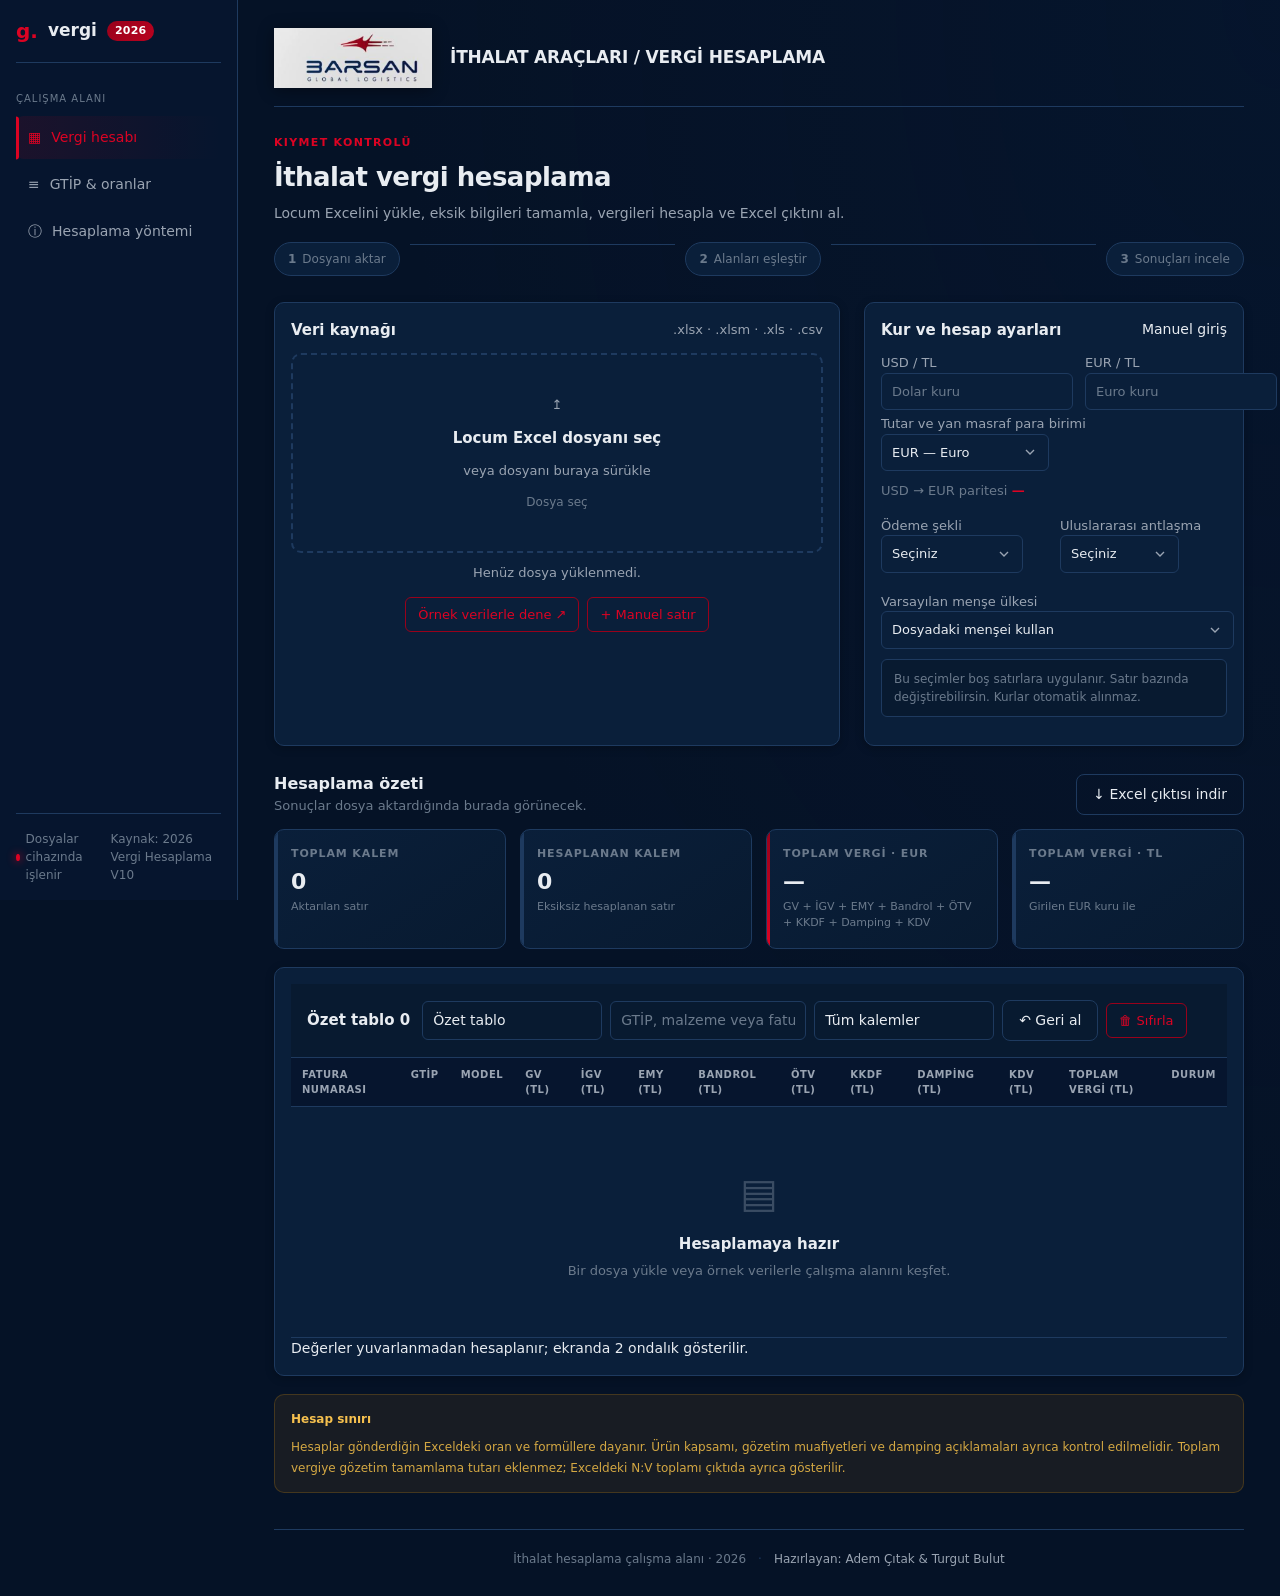
==== commit 4fcd7408: "Redesign results UI: add reset/undo, simplified summary table, backup/restore - Added 'Sıfırla' (Res" ====
--- a/index.html
+++ b/index.html
@@ -16,7 +16,7 @@
 
 <div id="notice" role="status"></div><div class="results-head"><div><h2>Hesaplama özeti</h2><p id="source">Sonuçlar dosya aktardığında burada görünecek.</p></div><button id="export" class="outline" disabled>↓ Excel çıktısı indir</button></div><div class="metrics"><div class="metric"><span>Toplam kalem</span><strong id="count">0</strong><small>Aktarılan satır</small></div><div class="metric"><span>Hesaplanan kalem</span><strong id="affected">0</strong><small>Eksiksiz hesaplanan satır</small></div><div class="metric accent"><span>Toplam vergi · EUR</span><strong id="total">—</strong><small>GV + İGV + EMY + Bandrol + ÖTV + KKDF + Damping + KDV</small></div><div class="metric"><span>Toplam vergi · TL</span><strong id="totaltry">—</strong><small>Girilen EUR kuru ile</small></div></div>
 
-<div class="card resultcard"><div class="tabletools"><h2>Özet tablo <span id="rowbadge">0</span></h2><select id="mode" aria-label="Görünüm"><option value="summary">Özet tablo</option><option value="inputs">Girdileri düzenle</option></select><input id="search" placeholder="GTİP, malzeme veya fatura ara…" aria-label="Kalem ara"><select id="filter" aria-label="Sonuç filtresi"><option value="all">Tüm kalemler</option><option value="positive">Pozitif fark</option><option value="error">Eksik / hatalı veri</option></select></div><div class="tablewrap"><table><thead id="tableHead"><tr><th>Kalem / Malzeme</th><th>GTİP</th><th>Tutar</th><th>Yan masraf</th><th>Navlun</th><th>Brüt kg</th><th>Adet</th><th>M² / M³</th><th>Menşe / Ödeme / Antlaşma</th><th>Gözetim · EUR</th><th>GV</th><th>İGV</th><th>EMY</th><th>Bandrol</th><th>ÖTV</th><th>KKDF</th><th>Damping</th><th>KDV</th><th>Toplam vergi · EUR</th><th>İnceleme</th></tr></thead><tbody id="rows"><tr><td colspan="20" class="empty"><div>▤</div><strong>Hesaplamaya hazır</strong><p>Bir dosya yükle veya örnek verilerle çalışma alanını keşfet.</p></td></tr></tbody></table></div><div class="tablefooter" id="footer">Değerler yuvarlanmadan hesaplanır; ekranda 2 ondalık gösterilir.</div></div>
+<div class="card resultcard"><div class="tabletools"><h2>Özet tablo <span id="rowbadge">0</span></h2><div style="display:flex;gap:8px;flex-wrap:wrap;align-items:center"><select id="mode" aria-label="Görünüm"><option value="summary">Özet tablo</option><option value="inputs">Girdileri düzenle</option></select><input id="search" placeholder="GTİP, malzeme veya fatura ara…" aria-label="Kalem ara"><select id="filter" aria-label="Sonuç filtresi"><option value="all">Tüm kalemler</option><option value="positive">Pozitif fark</option><option value="error">Eksik / hatalı veri</option></select><button class="outline" id="undo" title="Son işlemi geri al">↶ Geri al</button><button class="textbtn" id="reset" title="Tüm verileri temizle ve baştan başla">🗑 Sıfırla</button></div></div><div class="tablewrap"><table><thead id="tableHead"><tr><th>Kalem / Malzeme</th><th>GTİP</th><th>Tutar</th><th>Yan masraf</th><th>Navlun</th><th>Brüt kg</th><th>Adet</th><th>M² / M³</th><th>Menşe / Ödeme / Antlaşma</th><th>Gözetim · EUR</th><th>GV</th><th>İGV</th><th>EMY</th><th>Bandrol</th><th>ÖTV</th><th>KKDF</th><th>Damping</th><th>KDV</th><th>Toplam vergi · EUR</th><th>İnceleme</th></tr></thead><tbody id="rows"><tr><td colspan="20" class="empty"><div>▤</div><strong>Hesaplamaya hazır</strong><p>Bir dosya yükle veya örnek verilerle çalışma alanını keşfet.</p></td></tr></tbody></table></div><div class="tablefooter" id="footer">Değerler yuvarlanmadan hesaplanır; ekranda 2 ondalık gösterilir.</div></div>
 
 <div class="note"><b>Hesap sınırı</b><span>Hesaplar gönderdiğin Exceldeki oran ve formüllere dayanır. Ürün kapsamı, gözetim muafiyetleri ve damping açıklamaları ayrıca kontrol edilmelidir. Toplam vergiye gözetim tamamlama tutarı eklenmez; Exceldeki N:V toplamı çıktıda ayrıca gösterilir.</span></div></section>
 
--- a/style.css
+++ b/style.css
@@ -1 +1,193 @@
-:root{--ink:#111;--ink2:#333;--teal:#0d9488;--teal2:#14b8a6;--bg:#f8fafc;--card:#fff;--line:#e2e8f0;--muted:#64748b;--warn:#f59e0b;--err:#ef4444;--ok:#22c55e;--radius:10px;--shadow:0 2px 8px rgba(0,0,0,.06)}*,*::before,*::after{box-sizing:border-box}html,body{height:100%}body{margin:0;font:14px/1.5 system-ui,-apple-system,Segoe UI,Roboto,Ubuntu,Arial,sans-serif;background:var(--bg);color:var(--ink)}a{color:var(--teal);text-decoration:none}a:hover{text-decoration:underline}button{font:inherit;cursor:pointer;border:none;background:none}input,select,textarea{font:inherit;border:1px solid var(--line);border-radius:6px;padding:8px 10px;background:#fff;color:var(--ink)}input:focus,select:focus,textarea:focus{outline:none;border-color:var(--teal);box-shadow:0 0 0 3px rgba(13,148,136,.15)}label{display:block;font-size:13px;margin-bottom:4px;color:var(--ink2)}small{font-size:12px;color:var(--muted)}.card{background:var(--card);border:1px solid var(--line);border-radius:var(--radius);padding:16px;box-shadow:var(--shadow)}.cardhead{display:flex;justify-content:space-between;align-items:center;margin-bottom:12px}.cardhead h2{margin:0;font-size:15px;font-weight:600}.prose{line-height:1.7}.prose h2{margin-top:1.5em;font-size:15px}.prose p{margin:.6em 0}aside{position:fixed;top:0;left:0;bottom:0;width:238px;background:var(--card);border-right:1px solid var(--line);display:flex;flex-direction:column;padding:16px;overflow-y:auto;z-index:10}.brand{display:flex;align-items:center;gap:8px;font-weight:700;font-size:16px;color:var(--ink);margin-bottom:24px}.mark{color:var(--teal)}.badge{font-size:11px;background:var(--teal);color:#fff;padding:2px 6px;border-radius:999px}.navtitle{font-size:11px;text-transform:uppercase;letter-spacing:.08em;color:var(--muted);margin-bottom:8px}.nav{display:flex;align-items:center;gap:10px;width:100%;padding:10px 12px;border-radius:8px;color:var(--ink2);margin-bottom:4px;transition:background .15s,color .15s}.nav:hover{background:var(--bg);color:var(--ink)}.nav.active{background:var(--teal);color:#fff}.nav.active:hover{background:var(--teal2)}.aside-bottom{margin-top:auto;padding-top:16px;border-top:1px solid var(--line);font-size:12px;color:var(--muted);display:flex;align-items:center;gap:6px}.dot{width:8px;height:8px;border-radius:50%;background:var(--ok)}main{margin-left:238px;padding:24px 32px;max-width:1800px}header{display:flex;justify-content:space-between;align-items:center;margin-bottom:24px;padding-bottom:16px;border-bottom:1px solid var(--line)}.header-left{display:flex;align-items:center;gap:16px}.barsan-logo{height:56px;width:auto;max-width:240px;object-fit:contain}@media(max-width:760px){.barsan-logo{height:44px;max-width:180px}}header span{font-weight:600;font-size:16px}.heading{margin-bottom:16px}.eyebrow{font-size:12px;text-transform:uppercase;letter-spacing:.08em;color:var(--muted);margin-bottom:4px}.heading h1{margin:0 0 8px;font-size:22px;font-weight:700}.heading p{margin:0;color:var(--muted)}.steps{display:flex;gap:12px;margin-bottom:24px;font-size:13px;color:var(--muted)}.steps span{display:flex;align-items:center;gap:6px;background:var(--card);border:1px solid var(--line);border-radius:999px;padding:8px 14px}.steps i{flex:1;height:1px;background:var(--line);margin-top:2px}.setup{display:grid;grid-template-columns:1fr 380px;gap:24px;margin-bottom:24px}@media(max-width:1100px){.setup{grid-template-columns:1fr}aside{width:64px}.brand span,.nav span,.navtitle,.aside-bottom small{display:none}.nav{justify-content:center;padding:12px}main{margin-left:64px;padding:16px}}@media(max-width:760px){aside{position:static;width:auto;border-right:none;border-bottom:1px solid var(--line);flex-direction:row;flex-wrap:wrap;padding:12px}.navtitle{display:none}main{margin-left:0;padding:12px}.setup{grid-template-columns:1fr}.results-head{flex-direction:column;gap:12px;align-items:stretch}} .upload label{display:flex;flex-direction:column;align-items:center;gap:10px;padding:32px;border:2px dashed var(--line);border-radius:var(--radius);background:#fafafa;transition:border-color .15s,background .15s}.upload label:hover{border-color:var(--teal);background:#f0fdfa}.upload-icon{font-size:28px;color:var(--teal)}.upload em{font-size:12px;color:var(--muted);font-style:normal}.upload input{display:none}.fileinfo{margin-top:8px;font-size:13px;color:var(--ink2);text-align:center}.actions{display:flex;gap:8px;margin-top:12px;justify-content:center}.textbtn{font-size:13px;color:var(--teal);padding:6px 10px;border:1px solid var(--teal);border-radius:6px;background:transparent}.textbtn:hover{background:var(--teal);color:#fff}.fields{display:grid;grid-template-columns:1fr 1fr;gap:12px}@media(max-width:760px){.fields{grid-template-columns:1fr}}.parity{margin-top:8px;font-size:13px;color:var(--muted)}.results-head{display:flex;justify-content:space-between;align-items:flex-end;margin-bottom:12px;flex-wrap:wrap;gap:12px}.metrics{display:grid;grid-template-columns:repeat(4,1fr);gap:12px;margin-bottom:16px}@media(max-width:760px){.metrics{grid-template-columns:repeat(2,1fr)}}.metric{background:var(--card);border:1px solid var(--line);border-radius:var(--radius);padding:14px}.metric.accent{border-color:var(--teal)}.metric span{display:block;font-size:12px;color:var(--muted);margin-bottom:4px}.metric strong{font-size:20px;font-weight:700;color:var(--ink)}.metric small{font-size:11px;color:var(--muted)}.resultcard{background:var(--card);border:1px solid var(--line);border-radius:var(--radius);overflow:hidden}.tabletools{display:flex;flex-wrap:wrap;gap:12px;align-items:center;padding:16px;border-bottom:1px solid var(--line)}.tabletools h2{margin:0;font-size:15px}.tabletools select, .tabletools input{width:auto;min-width:180px}.tablewrap{overflow-x:auto}table{width:100%;border-collapse:collapse;font-size:12px}th,td{padding:8px 10px;border-bottom:1px solid var(--line);text-align:left;vertical-align:top}th{background:#f8fafc;font-weight:600;color:var(--ink2);position:sticky;top:0;z-index:1}td input,td select{padding:6px 8px;font-size:12px;width:100%;min-width:0}td select{padding:6px 8px}.empty{text-align:center;padding:48px 16px;color:var(--muted)}.empty div{font-size:32px;margin-bottom:8px}.status{color:var(--ok)}.error{color:var(--err)}details summary{cursor:pointer;font-size:12px;color:var(--teal);margin-top:4px}.rowdetail{font-size:12px;color:var(--ink2);margin-top:8px;line-height:1.6}.rowdetail label{display:flex;align-items:center;gap:6px;font-size:12px;margin-top:8px}.note{margin-top:16px;padding:12px;background:#fef3c7;border:1px solid #fde68a;border-radius:var(--radius);font-size:12px;color:#92400e;line-height:1.6}.note b{display:block;margin-bottom:6px;color:#78350f}.primary{background:var(--teal);color:#fff;padding:10px 16px;border-radius:8px;font-weight:600}.primary:hover{background:var(--teal2)}.primary:disabled{background:var(--muted);cursor:not-allowed}.outline{background:transparent;border:1px solid var(--line);color:var(--ink);padding:8px 14px;border-radius:8px}.outline:hover{background:var(--bg)}.mapgrid{display:grid;grid-template-columns:repeat(auto-fill,minmax(220px,1fr));gap:12px;margin-top:12px}.mapgrid label{display:flex;flex-direction:column;gap:4px}.hint{font-size:12px;color:var(--muted);margin-top:8px}footer{margin-top:32px;padding-top:16px;border-top:1px solid var(--line);font-size:12px;color:var(--muted)}.footer-content{display:flex;align-items:center;justify-content:center;gap:8px;flex-wrap:wrap}.footer-divider{color:var(--line)}.credits{font-weight:500;color:var(--ink2)}@media(max-width:480px){.footer-content{gap:4px}.credits{font-size:11px}}#notice{min-height:20px;font-size:13px;color:var(--err);margin-bottom:8px}#notice:empty{display:none}+:root{
+  /* Barsan Brand Colors */
+  --navy-950:#06152e;   /* En koyu - sidebar/header bg */
+  --navy-900:#091c3c;   /* Logo ana rengi */
+  --navy-800:#0b2651;   /* Hover/active states */
+  --navy-700:#0c2142;   /* Border/accent */
+  --navy-600:#1a3a5c;   /* Lighter navy */
+  --navy-500:#2a4d7a;
+  --red-600:#98011b;    /* Logo kırmızısı - primary action */
+  --red-500:#b9021f;    /* Hover */
+  --red-400:#dc0323;    /* Light hover */
+  --ink:#e8ecf1;        /* Ana yazı (off-white) */
+  --ink-muted:#9aa4b2;  /* Secondary text */
+  --ink-dim:#6b7a8c;    /* Muted/disabled */
+  --card:#0a1f3a;       /* Kart arka plan */
+  --card-hover:#0e2847; /* Kart hover */
+  --line:#1e3a5f;       /* Kenarlık */
+  --line-light:#2a4d7a; /* Açık kenarlık */
+  --bg:#051226;         /* Sayfa arka plan */
+  --bg-elevated:#081a30;/* Yükseltilmiş alan */
+  --radius:10px;
+  --shadow:0 4px 16px rgba(0,0,0,.35);
+  --shadow-sm:0 2px 8px rgba(0,0,0,.25);
+  --transition:150ms ease;
+}
+*,*::before,*::after{box-sizing:border-box}
+html,body{height:100%}
+body{margin:0;font:14px/1.5 system-ui,-apple-system,Segoe UI,Roboto,Ubuntu,Arial,sans-serif;background:var(--bg);color:var(--ink)}
+a{color:var(--red-400);text-decoration:none}a:hover{text-decoration:underline}
+button{font:inherit;cursor:pointer;border:none;background:none}
+input,select,textarea{font:inherit;border:1px solid var(--line);border-radius:6px;padding:8px 10px;background:var(--card);color:var(--ink)}
+input:focus,select:focus,textarea:focus{outline:none;border-color:var(--red-400);box-shadow:0 0 0 3px rgba(152,1,27,.25)}
+input::placeholder{color:var(--ink-dim)}
+label{display:block;font-size:13px;margin-bottom:4px;color:var(--ink-muted)}
+small{font-size:12px;color:var(--ink-dim)}
+.card{background:var(--card);border:1px solid var(--line);border-radius:var(--radius);padding:16px;box-shadow:var(--shadow-sm);transition:background var(--transition),border-color var(--transition),box-shadow var(--transition)}
+.card:hover{border-color:var(--line-light);box-shadow:var(--shadow)}
+.cardhead{display:flex;justify-content:space-between;align-items:center;margin-bottom:12px}
+.cardhead h2{margin:0;font-size:15px;font-weight:600;color:var(--ink)}
+.prose{line-height:1.7;color:var(--ink-muted)}
+.prose h2{margin-top:1.5em;font-size:15px;color:var(--ink)}
+.prose p{margin:.6em 0}
+
+/* Sidebar */
+aside{position:fixed;top:0;left:0;bottom:0;width:238px;background:var(--navy-950);border-right:1px solid var(--line);display:flex;flex-direction:column;padding:16px;overflow-y:auto;z-index:10}
+.brand{display:flex;align-items:center;gap:10px;font-weight:700;font-size:17px;color:var(--ink);margin-bottom:28px;padding-bottom:16px;border-bottom:1px solid var(--line)}
+.mark{color:var(--red-400);font-size:20px}
+.badge{font-size:11px;background:linear-gradient(135deg,var(--red-600),var(--red-500));color:#fff;padding:2px 8px;border-radius:999px;font-weight:600;letter-spacing:.02em}
+.navtitle{font-size:10px;text-transform:uppercase;letter-spacing:.1em;color:var(--ink-dim);margin-bottom:10px}
+.nav{display:flex;align-items:center;gap:10px;width:100%;padding:11px 12px;border-radius:8px;color:var(--ink-muted);margin-bottom:4px;transition:background var(--transition),color var(--transition);position:relative}
+.nav::before{content:"";position:absolute;left:0;top:50%;transform:translateY(-50%);width:3px;height:0;background:var(--red-400);border-radius:0 3px 3px 0;transition:height var(--transition)}
+.nav:hover{background:var(--navy-900);color:var(--ink)}
+.nav:hover::before{height:60%}
+.nav.active{background:linear-gradient(90deg,rgba(152,1,27,.15),transparent);color:var(--red-400);font-weight:500}
+.nav.active::before{height:100%}
+.aside-bottom{margin-top:auto;padding-top:16px;border-top:1px solid var(--line);font-size:12px;color:var(--ink-dim);display:flex;align-items:center;gap:6px}
+.dot{width:7px;height:7px;border-radius:50%;background:var(--red-400);box-shadow:0 0 8px var(--red-400);animation:pulse 2s infinite}
+@keyframes pulse{0%,100%{opacity:1}50%{opacity:.5}}
+
+/* Main */
+main{margin-left:238px;padding:28px 36px;max-width:1900px;background:radial-gradient(ellipse at top right,rgba(11,38,81,.15),transparent 60%),var(--bg)}
+header{display:flex;justify-content:space-between;align-items:center;margin-bottom:28px;padding-bottom:18px;border-bottom:1px solid var(--line)}
+.header-left{display:flex;align-items:center;gap:18px}
+.barsan-logo{height:60px;width:auto;max-width:260px;object-fit:contain;filter:drop-shadow(0 2px 8px rgba(0,0,0,.4));transition:filter var(--transition)}
+.barsan-logo:hover{filter:drop-shadow(0 4px 16px rgba(152,1,27,.3))}
+@media(max-width:760px){.barsan-logo{height:48px;max-width:200px}}
+header span{font-weight:600;font-size:17px;color:var(--ink);letter-spacing:-.01em}
+
+/* Headings */
+.heading{margin-bottom:18px}
+.eyebrow{font-size:11px;text-transform:uppercase;letter-spacing:.12em;color:var(--red-400);margin-bottom:6px;font-weight:600}
+.heading h1{margin:0 0 6px;font-size:26px;font-weight:700;color:var(--ink);letter-spacing:-.02em}
+.heading p{margin:0;color:var(--ink-muted);font-size:14px}
+
+/* Steps */
+.steps{display:flex;gap:10px;margin-bottom:26px;font-size:12px;color:var(--ink-dim)}
+.steps span{display:flex;align-items:center;gap:6px;background:var(--card);border:1px solid var(--line);border-radius:999px;padding:7px 13px;transition:all var(--transition)}
+.steps span:hover{border-color:var(--red-600);color:var(--red-400)}
+.steps i{flex:1;height:1px;background:var(--line);margin-top:2px}
+
+/* Setup Grid */
+.setup{display:grid;grid-template-columns:1fr 380px;gap:24px;margin-bottom:26px}
+@media(max-width:1100px){.setup{grid-template-columns:1fr}aside{width:64px}.brand span,.nav span,.navtitle,.aside-bottom small{display:none}.nav{justify-content:center;padding:12px}.nav::before{display:none}main{margin-left:64px;padding:18px}}
+@media(max-width:760px){aside{position:static;width:auto;border-right:none;border-bottom:1px solid var(--line);flex-direction:row;flex-wrap:wrap;padding:12px}.navtitle{display:none}main{margin-left:0;padding:14px}.setup{grid-template-columns:1fr}.results-head{flex-direction:column;gap:12px;align-items:stretch}}
+
+/* Upload Area */
+.upload label{display:flex;flex-direction:column;align-items:center;gap:12px;padding:40px;border:2px dashed var(--line);border-radius:var(--radius);background:var(--card);transition:border-color var(--transition),background var(--transition),box-shadow var(--transition)}
+.upload label:hover{border-color:var(--red-500);background:var(--card-hover);box-shadow:0 0 0 1px var(--red-500)}
+.upload label.drag-active{border-color:var(--red-400);background:rgba(152,1,27,.08);box-shadow:0 0 0 2px var(--red-400)}
+.upload-icon{font-size:34px;color:var(--red-400);transition:transform var(--transition)}
+.upload label:hover .upload-icon{transform:translateY(-2px)}
+.upload strong{color:var(--ink);font-size:15px}
+.upload span{color:var(--ink-muted);font-size:13px}
+.upload em{font-size:12px;color:var(--ink-dim);font-style:normal}
+.upload input{display:none}
+.fileinfo{margin-top:10px;font-size:13px;color:var(--ink-muted);text-align:center;min-height:20px}
+.actions{display:flex;gap:8px;margin-top:14px;justify-content:center}
+.textbtn{font-size:13px;color:var(--red-400);padding:7px 12px;border:1px solid var(--red-600);border-radius:6px;background:transparent;transition:all var(--transition)}
+.textbtn:hover{background:var(--red-600);color:#fff;border-color:var(--red-500)}
+
+/* Settings Card */
+.fields{display:grid;grid-template-columns:1fr 1fr;gap:12px}
+@media(max-width:760px){.fields{grid-template-columns:1fr}}
+.parity{margin-top:10px;font-size:13px;color:var(--ink-dim)}
+.parity strong{color:var(--red-400);font-weight:600}
+select{appearance:none;background-image:url("data:image/svg+xml,%3Csvg xmlns='http://www.w3.org/2000/svg' width='16' height='16' viewBox='0 0 24 24' fill='none' stroke='%239aa4b2' stroke-width='2'%3E%3Cpath d='M6 9l6 6 6-6'/%3E%3C/svg%3E");background-repeat:no-repeat;background-position:right 10px center;padding-right:36px}
+
+/* Results Head */
+.results-head{display:flex;justify-content:space-between;align-items:flex-end;margin-bottom:14px;flex-wrap:wrap;gap:12px}
+.results-head h2{margin:0;font-size:16px;font-weight:600}
+#source{margin:0;color:var(--ink-dim);font-size:13px}
+
+/* Metrics */
+.metrics{display:grid;grid-template-columns:repeat(4,1fr);gap:14px;margin-bottom:18px}
+@media(max-width:760px){.metrics{grid-template-columns:repeat(2,1fr)}}
+.metric{background:linear-gradient(145deg,var(--card),var(--bg-elevated));border:1px solid var(--line);border-radius:var(--radius);padding:16px;position:relative;overflow:hidden;transition:all var(--transition)}
+.metric::before{content:"";position:absolute;left:0;top:0;bottom:0;width:3px;background:var(--line);transition:background var(--transition)}
+.metric:hover{border-color:var(--line-light);transform:translateY(-1px);box-shadow:var(--shadow)}
+.metric.accent::before{background:linear-gradient(180deg,var(--red-600),var(--red-400))}
+.metric span{display:block;font-size:11px;text-transform:uppercase;letter-spacing:.08em;color:var(--ink-dim);margin-bottom:6px;font-weight:600}
+.metric strong{font-size:22px;font-weight:700;color:var(--ink);line-height:1.2}
+.metric small{font-size:11px;color:var(--ink-dim);display:block;margin-top:4px}
+
+/* Result Card */
+.resultcard{background:var(--card);border:1px solid var(--line);border-radius:var(--radius);overflow:hidden}
+.tabletools{display:flex;flex-wrap:wrap;gap:12px;align-items:center;padding:16px;border-bottom:1px solid var(--line);background:var(--bg-elevated)}
+.tabletools h2{margin:0;font-size:15px;font-weight:600}
+.tabletools select,.tabletools input{width:auto;min-width:180px;background:var(--bg-elevated)}
+.tablewrap{overflow-x:auto}
+table{width:100%;border-collapse:collapse;font-size:12px}
+th,td{padding:9px 11px;border-bottom:1px solid var(--line);text-align:left;vertical-align:top}
+th{background:var(--navy-950);font-weight:600;color:var(--ink-muted);position:sticky;top:0;z-index:1;text-transform:uppercase;font-size:10px;letter-spacing:.05em}
+td{color:var(--ink)}
+tr:hover td{background:rgba(152,1,27,.03)}
+td input,td select{padding:6px 8px;font-size:12px;width:100%;min-width:0;background:var(--bg-elevated);border-color:var(--line-light)}
+td select{padding:6px 8px}
+.empty{text-align:center;padding:56px 20px;color:var(--ink-dim)}
+.empty div{font-size:40px;margin-bottom:10px;opacity:.5}
+.empty strong{color:var(--ink);font-size:15px}
+.empty p{margin:6px 0 0;font-size:13px}
+.status{color:var(--ok);font-weight:500}
+.error{color:var(--err);font-weight:500}
+details summary{cursor:pointer;font-size:12px;color:var(--red-400);margin-top:4px;font-weight:500}
+details summary:hover{color:var(--red-300)}
+.rowdetail{font-size:12px;color:var(--ink-muted);margin-top:8px;line-height:1.6;padding:8px 0;border-top:1px solid var(--line)}
+.rowdetail label{display:flex;align-items:center;gap:8px;font-size:12px;margin-top:10px;color:var(--ink-muted);cursor:pointer}
+.rowdetail input[type="checkbox"]{width:14px;height:14px;accent-color:var(--red-500)}
+
+/* Note */
+.note{margin-top:18px;padding:14px 16px;background:rgba(245,158,11,.08);border:1px solid rgba(245,158,11,.2);border-radius:var(--radius);font-size:12px;color:#d4a843;line-height:1.7}
+.note b{display:block;margin-bottom:8px;color:#f5c04e;font-weight:600}
+
+/* Buttons */
+.primary{background:linear-gradient(135deg,var(--red-600),var(--red-500));color:#fff;padding:11px 20px;border-radius:8px;font-weight:600;font-size:14px;transition:all var(--transition);box-shadow:0 2px 8px rgba(152,1,27,.3);border:none}
+.primary:hover{background:linear-gradient(135deg,var(--red-500),var(--red-400));box-shadow:0 4px 16px rgba(152,1,27,.4);transform:translateY(-1px)}
+.primary:disabled{background:var(--navy-600);color:var(--ink-dim);cursor:not-allowed;box-shadow:none;transform:none}
+.outline{background:transparent;border:1px solid var(--line);color:var(--ink);padding:9px 16px;border-radius:8px;font-weight:500;transition:all var(--transition)}
+.outline:hover{background:var(--card);border-color:var(--line-light)}
+
+/* Map Grid */
+.mapgrid{display:grid;grid-template-columns:repeat(auto-fill,minmax(230px,1fr));gap:12px;margin-top:14px}
+.mapgrid label{display:flex;flex-direction:column;gap:4px}
+
+/* Hint */
+.hint{font-size:12px;color:var(--ink-dim);margin-top:10px;padding:10px 12px;background:var(--bg-elevated);border:1px solid var(--line);border-radius:6px}
+
+/* Footer */
+footer{margin-top:36px;padding-top:20px;border-top:1px solid var(--line)}
+.footer-content{display:flex;align-items:center;justify-content:center;gap:12px;flex-wrap:wrap;color:var(--ink-dim);font-size:12px}
+.footer-divider{color:var(--line)}
+.credits{font-weight:500;color:var(--ink-muted)}
+@media(max-width:480px){.footer-content{gap:6px}.credits{font-size:11px}}
+
+/* Notice */
+#notice{min-height:22px;font-size:13px;color:var(--err);margin-bottom:10px}
+#notice:empty{display:none}
+
+/* Rates Table */
+#rateRows tr:hover{background:rgba(152,1,27,.03)}
+#rateRows td:first-child{font-family:monospace;font-weight:600;color:var(--red-400)}
+#moreRates{margin-top:14px}
+
+/* Scrollbar */
+::-webkit-scrollbar{width:8px;height:8px}
+::-webkit-scrollbar-track{background:var(--navy-950)}
+::-webkit-scrollbar-thumb{background:var(--navy-600);border-radius:4px;border:2px solid var(--navy-950)}
+::-webkit-scrollbar-thumb:hover{background:var(--navy-500)}
+
+/* Focus visible */
+:focus-visible{outline:2px solid var(--red-400);outline-offset:2px}
+
+/* Reduced motion */
+@media(prefers-reduced-motion:reduce){*, *::before, *::after{animation-duration:.01ms !important;transition-duration:.01ms !important}}
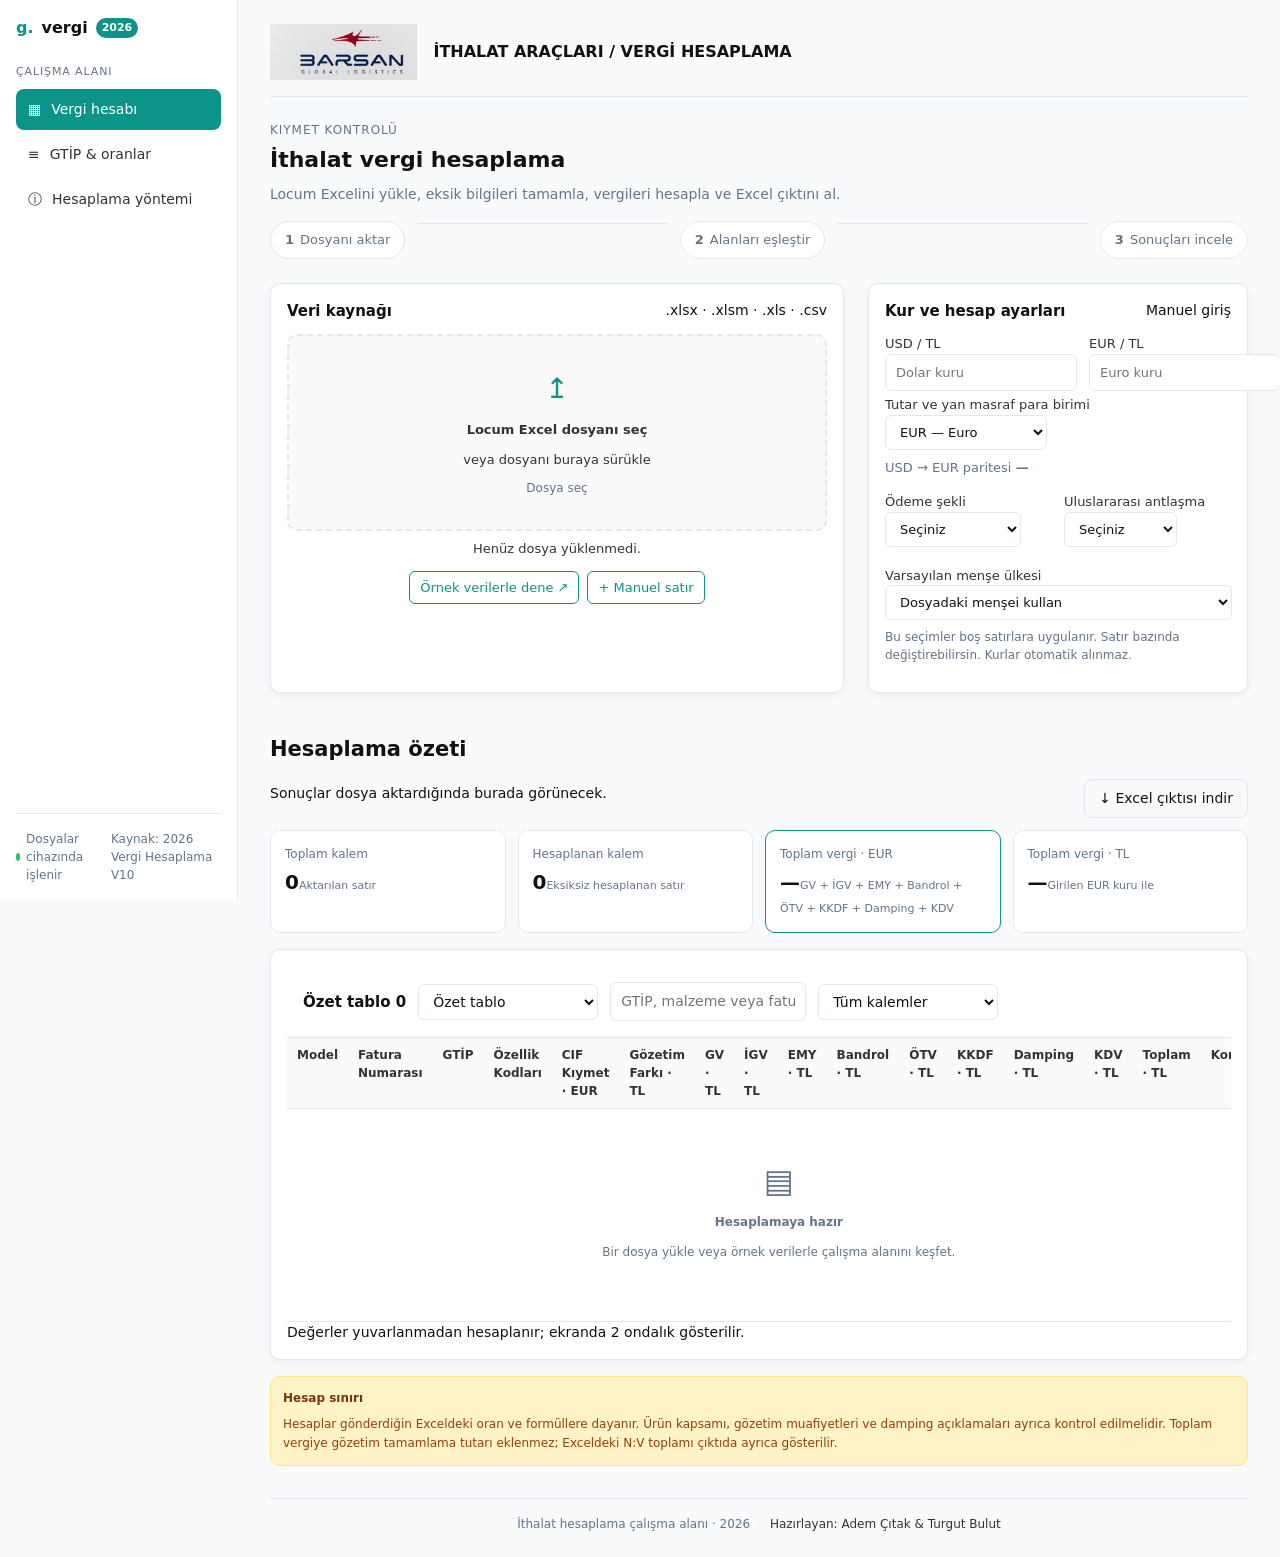
==== commit c362cddd: "Revert: Restore previous working version before UI redesign Reverts commits: - f99ceca (Fix calculat" ====
--- a/index.html
+++ b/index.html
@@ -16,7 +16,7 @@
 
 <div id="notice" role="status"></div><div class="results-head"><div><h2>Hesaplama özeti</h2><p id="source">Sonuçlar dosya aktardığında burada görünecek.</p></div><button id="export" class="outline" disabled>↓ Excel çıktısı indir</button></div><div class="metrics"><div class="metric"><span>Toplam kalem</span><strong id="count">0</strong><small>Aktarılan satır</small></div><div class="metric"><span>Hesaplanan kalem</span><strong id="affected">0</strong><small>Eksiksiz hesaplanan satır</small></div><div class="metric accent"><span>Toplam vergi · EUR</span><strong id="total">—</strong><small>GV + İGV + EMY + Bandrol + ÖTV + KKDF + Damping + KDV</small></div><div class="metric"><span>Toplam vergi · TL</span><strong id="totaltry">—</strong><small>Girilen EUR kuru ile</small></div></div>
 
-<div class="card resultcard"><div class="tabletools"><h2>Özet tablo <span id="rowbadge">0</span></h2><div style="display:flex;gap:8px;flex-wrap:wrap;align-items:center"><select id="mode" aria-label="Görünüm"><option value="summary">Özet tablo</option><option value="inputs">Girdileri düzenle</option></select><input id="search" placeholder="GTİP, malzeme veya fatura ara…" aria-label="Kalem ara"><select id="filter" aria-label="Sonuç filtresi"><option value="all">Tüm kalemler</option><option value="positive">Pozitif fark</option><option value="error">Eksik / hatalı veri</option></select><button class="outline" id="undo" title="Son işlemi geri al">↶ Geri al</button><button class="textbtn" id="reset" title="Tüm verileri temizle ve baştan başla">🗑 Sıfırla</button></div></div><div class="tablewrap"><table><thead id="tableHead"><tr><th>Kalem / Malzeme</th><th>GTİP</th><th>Tutar</th><th>Yan masraf</th><th>Navlun</th><th>Brüt kg</th><th>Adet</th><th>M² / M³</th><th>Menşe / Ödeme / Antlaşma</th><th>Gözetim · EUR</th><th>GV</th><th>İGV</th><th>EMY</th><th>Bandrol</th><th>ÖTV</th><th>KKDF</th><th>Damping</th><th>KDV</th><th>Toplam vergi · EUR</th><th>İnceleme</th></tr></thead><tbody id="rows"><tr><td colspan="20" class="empty"><div>▤</div><strong>Hesaplamaya hazır</strong><p>Bir dosya yükle veya örnek verilerle çalışma alanını keşfet.</p></td></tr></tbody></table></div><div class="tablefooter" id="footer">Değerler yuvarlanmadan hesaplanır; ekranda 2 ondalık gösterilir.</div></div>
+<div class="card resultcard"><div class="tabletools"><h2>Özet tablo <span id="rowbadge">0</span></h2><select id="mode" aria-label="Görünüm"><option value="summary">Özet tablo</option><option value="inputs">Girdileri düzenle</option></select><input id="search" placeholder="GTİP, malzeme veya fatura ara…" aria-label="Kalem ara"><select id="filter" aria-label="Sonuç filtresi"><option value="all">Tüm kalemler</option><option value="positive">Pozitif fark</option><option value="error">Eksik / hatalı veri</option></select></div><div class="tablewrap"><table><thead id="tableHead"><tr><th>Kalem / Malzeme</th><th>GTİP</th><th>Tutar</th><th>Yan masraf</th><th>Navlun</th><th>Brüt kg</th><th>Adet</th><th>M² / M³</th><th>Menşe / Ödeme / Antlaşma</th><th>Gözetim · EUR</th><th>GV</th><th>İGV</th><th>EMY</th><th>Bandrol</th><th>ÖTV</th><th>KKDF</th><th>Damping</th><th>KDV</th><th>Toplam vergi · EUR</th><th>İnceleme</th></tr></thead><tbody id="rows"><tr><td colspan="20" class="empty"><div>▤</div><strong>Hesaplamaya hazır</strong><p>Bir dosya yükle veya örnek verilerle çalışma alanını keşfet.</p></td></tr></tbody></table></div><div class="tablefooter" id="footer">Değerler yuvarlanmadan hesaplanır; ekranda 2 ondalık gösterilir.</div></div>
 
 <div class="note"><b>Hesap sınırı</b><span>Hesaplar gönderdiğin Exceldeki oran ve formüllere dayanır. Ürün kapsamı, gözetim muafiyetleri ve damping açıklamaları ayrıca kontrol edilmelidir. Toplam vergiye gözetim tamamlama tutarı eklenmez; Exceldeki N:V toplamı çıktıda ayrıca gösterilir.</span></div></section>
 
--- a/style.css
+++ b/style.css
@@ -1,193 +1 @@
-:root{
-  /* Barsan Brand Colors */
-  --navy-950:#06152e;   /* En koyu - sidebar/header bg */
-  --navy-900:#091c3c;   /* Logo ana rengi */
-  --navy-800:#0b2651;   /* Hover/active states */
-  --navy-700:#0c2142;   /* Border/accent */
-  --navy-600:#1a3a5c;   /* Lighter navy */
-  --navy-500:#2a4d7a;
-  --red-600:#98011b;    /* Logo kırmızısı - primary action */
-  --red-500:#b9021f;    /* Hover */
-  --red-400:#dc0323;    /* Light hover */
-  --ink:#e8ecf1;        /* Ana yazı (off-white) */
-  --ink-muted:#9aa4b2;  /* Secondary text */
-  --ink-dim:#6b7a8c;    /* Muted/disabled */
-  --card:#0a1f3a;       /* Kart arka plan */
-  --card-hover:#0e2847; /* Kart hover */
-  --line:#1e3a5f;       /* Kenarlık */
-  --line-light:#2a4d7a; /* Açık kenarlık */
-  --bg:#051226;         /* Sayfa arka plan */
-  --bg-elevated:#081a30;/* Yükseltilmiş alan */
-  --radius:10px;
-  --shadow:0 4px 16px rgba(0,0,0,.35);
-  --shadow-sm:0 2px 8px rgba(0,0,0,.25);
-  --transition:150ms ease;
-}
-*,*::before,*::after{box-sizing:border-box}
-html,body{height:100%}
-body{margin:0;font:14px/1.5 system-ui,-apple-system,Segoe UI,Roboto,Ubuntu,Arial,sans-serif;background:var(--bg);color:var(--ink)}
-a{color:var(--red-400);text-decoration:none}a:hover{text-decoration:underline}
-button{font:inherit;cursor:pointer;border:none;background:none}
-input,select,textarea{font:inherit;border:1px solid var(--line);border-radius:6px;padding:8px 10px;background:var(--card);color:var(--ink)}
-input:focus,select:focus,textarea:focus{outline:none;border-color:var(--red-400);box-shadow:0 0 0 3px rgba(152,1,27,.25)}
-input::placeholder{color:var(--ink-dim)}
-label{display:block;font-size:13px;margin-bottom:4px;color:var(--ink-muted)}
-small{font-size:12px;color:var(--ink-dim)}
-.card{background:var(--card);border:1px solid var(--line);border-radius:var(--radius);padding:16px;box-shadow:var(--shadow-sm);transition:background var(--transition),border-color var(--transition),box-shadow var(--transition)}
-.card:hover{border-color:var(--line-light);box-shadow:var(--shadow)}
-.cardhead{display:flex;justify-content:space-between;align-items:center;margin-bottom:12px}
-.cardhead h2{margin:0;font-size:15px;font-weight:600;color:var(--ink)}
-.prose{line-height:1.7;color:var(--ink-muted)}
-.prose h2{margin-top:1.5em;font-size:15px;color:var(--ink)}
-.prose p{margin:.6em 0}
-
-/* Sidebar */
-aside{position:fixed;top:0;left:0;bottom:0;width:238px;background:var(--navy-950);border-right:1px solid var(--line);display:flex;flex-direction:column;padding:16px;overflow-y:auto;z-index:10}
-.brand{display:flex;align-items:center;gap:10px;font-weight:700;font-size:17px;color:var(--ink);margin-bottom:28px;padding-bottom:16px;border-bottom:1px solid var(--line)}
-.mark{color:var(--red-400);font-size:20px}
-.badge{font-size:11px;background:linear-gradient(135deg,var(--red-600),var(--red-500));color:#fff;padding:2px 8px;border-radius:999px;font-weight:600;letter-spacing:.02em}
-.navtitle{font-size:10px;text-transform:uppercase;letter-spacing:.1em;color:var(--ink-dim);margin-bottom:10px}
-.nav{display:flex;align-items:center;gap:10px;width:100%;padding:11px 12px;border-radius:8px;color:var(--ink-muted);margin-bottom:4px;transition:background var(--transition),color var(--transition);position:relative}
-.nav::before{content:"";position:absolute;left:0;top:50%;transform:translateY(-50%);width:3px;height:0;background:var(--red-400);border-radius:0 3px 3px 0;transition:height var(--transition)}
-.nav:hover{background:var(--navy-900);color:var(--ink)}
-.nav:hover::before{height:60%}
-.nav.active{background:linear-gradient(90deg,rgba(152,1,27,.15),transparent);color:var(--red-400);font-weight:500}
-.nav.active::before{height:100%}
-.aside-bottom{margin-top:auto;padding-top:16px;border-top:1px solid var(--line);font-size:12px;color:var(--ink-dim);display:flex;align-items:center;gap:6px}
-.dot{width:7px;height:7px;border-radius:50%;background:var(--red-400);box-shadow:0 0 8px var(--red-400);animation:pulse 2s infinite}
-@keyframes pulse{0%,100%{opacity:1}50%{opacity:.5}}
-
-/* Main */
-main{margin-left:238px;padding:28px 36px;max-width:1900px;background:radial-gradient(ellipse at top right,rgba(11,38,81,.15),transparent 60%),var(--bg)}
-header{display:flex;justify-content:space-between;align-items:center;margin-bottom:28px;padding-bottom:18px;border-bottom:1px solid var(--line)}
-.header-left{display:flex;align-items:center;gap:18px}
-.barsan-logo{height:60px;width:auto;max-width:260px;object-fit:contain;filter:drop-shadow(0 2px 8px rgba(0,0,0,.4));transition:filter var(--transition)}
-.barsan-logo:hover{filter:drop-shadow(0 4px 16px rgba(152,1,27,.3))}
-@media(max-width:760px){.barsan-logo{height:48px;max-width:200px}}
-header span{font-weight:600;font-size:17px;color:var(--ink);letter-spacing:-.01em}
-
-/* Headings */
-.heading{margin-bottom:18px}
-.eyebrow{font-size:11px;text-transform:uppercase;letter-spacing:.12em;color:var(--red-400);margin-bottom:6px;font-weight:600}
-.heading h1{margin:0 0 6px;font-size:26px;font-weight:700;color:var(--ink);letter-spacing:-.02em}
-.heading p{margin:0;color:var(--ink-muted);font-size:14px}
-
-/* Steps */
-.steps{display:flex;gap:10px;margin-bottom:26px;font-size:12px;color:var(--ink-dim)}
-.steps span{display:flex;align-items:center;gap:6px;background:var(--card);border:1px solid var(--line);border-radius:999px;padding:7px 13px;transition:all var(--transition)}
-.steps span:hover{border-color:var(--red-600);color:var(--red-400)}
-.steps i{flex:1;height:1px;background:var(--line);margin-top:2px}
-
-/* Setup Grid */
-.setup{display:grid;grid-template-columns:1fr 380px;gap:24px;margin-bottom:26px}
-@media(max-width:1100px){.setup{grid-template-columns:1fr}aside{width:64px}.brand span,.nav span,.navtitle,.aside-bottom small{display:none}.nav{justify-content:center;padding:12px}.nav::before{display:none}main{margin-left:64px;padding:18px}}
-@media(max-width:760px){aside{position:static;width:auto;border-right:none;border-bottom:1px solid var(--line);flex-direction:row;flex-wrap:wrap;padding:12px}.navtitle{display:none}main{margin-left:0;padding:14px}.setup{grid-template-columns:1fr}.results-head{flex-direction:column;gap:12px;align-items:stretch}}
-
-/* Upload Area */
-.upload label{display:flex;flex-direction:column;align-items:center;gap:12px;padding:40px;border:2px dashed var(--line);border-radius:var(--radius);background:var(--card);transition:border-color var(--transition),background var(--transition),box-shadow var(--transition)}
-.upload label:hover{border-color:var(--red-500);background:var(--card-hover);box-shadow:0 0 0 1px var(--red-500)}
-.upload label.drag-active{border-color:var(--red-400);background:rgba(152,1,27,.08);box-shadow:0 0 0 2px var(--red-400)}
-.upload-icon{font-size:34px;color:var(--red-400);transition:transform var(--transition)}
-.upload label:hover .upload-icon{transform:translateY(-2px)}
-.upload strong{color:var(--ink);font-size:15px}
-.upload span{color:var(--ink-muted);font-size:13px}
-.upload em{font-size:12px;color:var(--ink-dim);font-style:normal}
-.upload input{display:none}
-.fileinfo{margin-top:10px;font-size:13px;color:var(--ink-muted);text-align:center;min-height:20px}
-.actions{display:flex;gap:8px;margin-top:14px;justify-content:center}
-.textbtn{font-size:13px;color:var(--red-400);padding:7px 12px;border:1px solid var(--red-600);border-radius:6px;background:transparent;transition:all var(--transition)}
-.textbtn:hover{background:var(--red-600);color:#fff;border-color:var(--red-500)}
-
-/* Settings Card */
-.fields{display:grid;grid-template-columns:1fr 1fr;gap:12px}
-@media(max-width:760px){.fields{grid-template-columns:1fr}}
-.parity{margin-top:10px;font-size:13px;color:var(--ink-dim)}
-.parity strong{color:var(--red-400);font-weight:600}
-select{appearance:none;background-image:url("data:image/svg+xml,%3Csvg xmlns='http://www.w3.org/2000/svg' width='16' height='16' viewBox='0 0 24 24' fill='none' stroke='%239aa4b2' stroke-width='2'%3E%3Cpath d='M6 9l6 6 6-6'/%3E%3C/svg%3E");background-repeat:no-repeat;background-position:right 10px center;padding-right:36px}
-
-/* Results Head */
-.results-head{display:flex;justify-content:space-between;align-items:flex-end;margin-bottom:14px;flex-wrap:wrap;gap:12px}
-.results-head h2{margin:0;font-size:16px;font-weight:600}
-#source{margin:0;color:var(--ink-dim);font-size:13px}
-
-/* Metrics */
-.metrics{display:grid;grid-template-columns:repeat(4,1fr);gap:14px;margin-bottom:18px}
-@media(max-width:760px){.metrics{grid-template-columns:repeat(2,1fr)}}
-.metric{background:linear-gradient(145deg,var(--card),var(--bg-elevated));border:1px solid var(--line);border-radius:var(--radius);padding:16px;position:relative;overflow:hidden;transition:all var(--transition)}
-.metric::before{content:"";position:absolute;left:0;top:0;bottom:0;width:3px;background:var(--line);transition:background var(--transition)}
-.metric:hover{border-color:var(--line-light);transform:translateY(-1px);box-shadow:var(--shadow)}
-.metric.accent::before{background:linear-gradient(180deg,var(--red-600),var(--red-400))}
-.metric span{display:block;font-size:11px;text-transform:uppercase;letter-spacing:.08em;color:var(--ink-dim);margin-bottom:6px;font-weight:600}
-.metric strong{font-size:22px;font-weight:700;color:var(--ink);line-height:1.2}
-.metric small{font-size:11px;color:var(--ink-dim);display:block;margin-top:4px}
-
-/* Result Card */
-.resultcard{background:var(--card);border:1px solid var(--line);border-radius:var(--radius);overflow:hidden}
-.tabletools{display:flex;flex-wrap:wrap;gap:12px;align-items:center;padding:16px;border-bottom:1px solid var(--line);background:var(--bg-elevated)}
-.tabletools h2{margin:0;font-size:15px;font-weight:600}
-.tabletools select,.tabletools input{width:auto;min-width:180px;background:var(--bg-elevated)}
-.tablewrap{overflow-x:auto}
-table{width:100%;border-collapse:collapse;font-size:12px}
-th,td{padding:9px 11px;border-bottom:1px solid var(--line);text-align:left;vertical-align:top}
-th{background:var(--navy-950);font-weight:600;color:var(--ink-muted);position:sticky;top:0;z-index:1;text-transform:uppercase;font-size:10px;letter-spacing:.05em}
-td{color:var(--ink)}
-tr:hover td{background:rgba(152,1,27,.03)}
-td input,td select{padding:6px 8px;font-size:12px;width:100%;min-width:0;background:var(--bg-elevated);border-color:var(--line-light)}
-td select{padding:6px 8px}
-.empty{text-align:center;padding:56px 20px;color:var(--ink-dim)}
-.empty div{font-size:40px;margin-bottom:10px;opacity:.5}
-.empty strong{color:var(--ink);font-size:15px}
-.empty p{margin:6px 0 0;font-size:13px}
-.status{color:var(--ok);font-weight:500}
-.error{color:var(--err);font-weight:500}
-details summary{cursor:pointer;font-size:12px;color:var(--red-400);margin-top:4px;font-weight:500}
-details summary:hover{color:var(--red-300)}
-.rowdetail{font-size:12px;color:var(--ink-muted);margin-top:8px;line-height:1.6;padding:8px 0;border-top:1px solid var(--line)}
-.rowdetail label{display:flex;align-items:center;gap:8px;font-size:12px;margin-top:10px;color:var(--ink-muted);cursor:pointer}
-.rowdetail input[type="checkbox"]{width:14px;height:14px;accent-color:var(--red-500)}
-
-/* Note */
-.note{margin-top:18px;padding:14px 16px;background:rgba(245,158,11,.08);border:1px solid rgba(245,158,11,.2);border-radius:var(--radius);font-size:12px;color:#d4a843;line-height:1.7}
-.note b{display:block;margin-bottom:8px;color:#f5c04e;font-weight:600}
-
-/* Buttons */
-.primary{background:linear-gradient(135deg,var(--red-600),var(--red-500));color:#fff;padding:11px 20px;border-radius:8px;font-weight:600;font-size:14px;transition:all var(--transition);box-shadow:0 2px 8px rgba(152,1,27,.3);border:none}
-.primary:hover{background:linear-gradient(135deg,var(--red-500),var(--red-400));box-shadow:0 4px 16px rgba(152,1,27,.4);transform:translateY(-1px)}
-.primary:disabled{background:var(--navy-600);color:var(--ink-dim);cursor:not-allowed;box-shadow:none;transform:none}
-.outline{background:transparent;border:1px solid var(--line);color:var(--ink);padding:9px 16px;border-radius:8px;font-weight:500;transition:all var(--transition)}
-.outline:hover{background:var(--card);border-color:var(--line-light)}
-
-/* Map Grid */
-.mapgrid{display:grid;grid-template-columns:repeat(auto-fill,minmax(230px,1fr));gap:12px;margin-top:14px}
-.mapgrid label{display:flex;flex-direction:column;gap:4px}
-
-/* Hint */
-.hint{font-size:12px;color:var(--ink-dim);margin-top:10px;padding:10px 12px;background:var(--bg-elevated);border:1px solid var(--line);border-radius:6px}
-
-/* Footer */
-footer{margin-top:36px;padding-top:20px;border-top:1px solid var(--line)}
-.footer-content{display:flex;align-items:center;justify-content:center;gap:12px;flex-wrap:wrap;color:var(--ink-dim);font-size:12px}
-.footer-divider{color:var(--line)}
-.credits{font-weight:500;color:var(--ink-muted)}
-@media(max-width:480px){.footer-content{gap:6px}.credits{font-size:11px}}
-
-/* Notice */
-#notice{min-height:22px;font-size:13px;color:var(--err);margin-bottom:10px}
-#notice:empty{display:none}
-
-/* Rates Table */
-#rateRows tr:hover{background:rgba(152,1,27,.03)}
-#rateRows td:first-child{font-family:monospace;font-weight:600;color:var(--red-400)}
-#moreRates{margin-top:14px}
-
-/* Scrollbar */
-::-webkit-scrollbar{width:8px;height:8px}
-::-webkit-scrollbar-track{background:var(--navy-950)}
-::-webkit-scrollbar-thumb{background:var(--navy-600);border-radius:4px;border:2px solid var(--navy-950)}
-::-webkit-scrollbar-thumb:hover{background:var(--navy-500)}
-
-/* Focus visible */
-:focus-visible{outline:2px solid var(--red-400);outline-offset:2px}
-
-/* Reduced motion */
-@media(prefers-reduced-motion:reduce){*, *::before, *::after{animation-duration:.01ms !important;transition-duration:.01ms !important}}+:root{--ink:#111;--ink2:#333;--teal:#0d9488;--teal2:#14b8a6;--bg:#f8fafc;--card:#fff;--line:#e2e8f0;--muted:#64748b;--warn:#f59e0b;--err:#ef4444;--ok:#22c55e;--radius:10px;--shadow:0 2px 8px rgba(0,0,0,.06)}*,*::before,*::after{box-sizing:border-box}html,body{height:100%}body{margin:0;font:14px/1.5 system-ui,-apple-system,Segoe UI,Roboto,Ubuntu,Arial,sans-serif;background:var(--bg);color:var(--ink)}a{color:var(--teal);text-decoration:none}a:hover{text-decoration:underline}button{font:inherit;cursor:pointer;border:none;background:none}input,select,textarea{font:inherit;border:1px solid var(--line);border-radius:6px;padding:8px 10px;background:#fff;color:var(--ink)}input:focus,select:focus,textarea:focus{outline:none;border-color:var(--teal);box-shadow:0 0 0 3px rgba(13,148,136,.15)}label{display:block;font-size:13px;margin-bottom:4px;color:var(--ink2)}small{font-size:12px;color:var(--muted)}.card{background:var(--card);border:1px solid var(--line);border-radius:var(--radius);padding:16px;box-shadow:var(--shadow)}.cardhead{display:flex;justify-content:space-between;align-items:center;margin-bottom:12px}.cardhead h2{margin:0;font-size:15px;font-weight:600}.prose{line-height:1.7}.prose h2{margin-top:1.5em;font-size:15px}.prose p{margin:.6em 0}aside{position:fixed;top:0;left:0;bottom:0;width:238px;background:var(--card);border-right:1px solid var(--line);display:flex;flex-direction:column;padding:16px;overflow-y:auto;z-index:10}.brand{display:flex;align-items:center;gap:8px;font-weight:700;font-size:16px;color:var(--ink);margin-bottom:24px}.mark{color:var(--teal)}.badge{font-size:11px;background:var(--teal);color:#fff;padding:2px 6px;border-radius:999px}.navtitle{font-size:11px;text-transform:uppercase;letter-spacing:.08em;color:var(--muted);margin-bottom:8px}.nav{display:flex;align-items:center;gap:10px;width:100%;padding:10px 12px;border-radius:8px;color:var(--ink2);margin-bottom:4px;transition:background .15s,color .15s}.nav:hover{background:var(--bg);color:var(--ink)}.nav.active{background:var(--teal);color:#fff}.nav.active:hover{background:var(--teal2)}.aside-bottom{margin-top:auto;padding-top:16px;border-top:1px solid var(--line);font-size:12px;color:var(--muted);display:flex;align-items:center;gap:6px}.dot{width:8px;height:8px;border-radius:50%;background:var(--ok)}main{margin-left:238px;padding:24px 32px;max-width:1800px}header{display:flex;justify-content:space-between;align-items:center;margin-bottom:24px;padding-bottom:16px;border-bottom:1px solid var(--line)}.header-left{display:flex;align-items:center;gap:16px}.barsan-logo{height:56px;width:auto;max-width:240px;object-fit:contain}@media(max-width:760px){.barsan-logo{height:44px;max-width:180px}}header span{font-weight:600;font-size:16px}.heading{margin-bottom:16px}.eyebrow{font-size:12px;text-transform:uppercase;letter-spacing:.08em;color:var(--muted);margin-bottom:4px}.heading h1{margin:0 0 8px;font-size:22px;font-weight:700}.heading p{margin:0;color:var(--muted)}.steps{display:flex;gap:12px;margin-bottom:24px;font-size:13px;color:var(--muted)}.steps span{display:flex;align-items:center;gap:6px;background:var(--card);border:1px solid var(--line);border-radius:999px;padding:8px 14px}.steps i{flex:1;height:1px;background:var(--line);margin-top:2px}.setup{display:grid;grid-template-columns:1fr 380px;gap:24px;margin-bottom:24px}@media(max-width:1100px){.setup{grid-template-columns:1fr}aside{width:64px}.brand span,.nav span,.navtitle,.aside-bottom small{display:none}.nav{justify-content:center;padding:12px}main{margin-left:64px;padding:16px}}@media(max-width:760px){aside{position:static;width:auto;border-right:none;border-bottom:1px solid var(--line);flex-direction:row;flex-wrap:wrap;padding:12px}.navtitle{display:none}main{margin-left:0;padding:12px}.setup{grid-template-columns:1fr}.results-head{flex-direction:column;gap:12px;align-items:stretch}} .upload label{display:flex;flex-direction:column;align-items:center;gap:10px;padding:32px;border:2px dashed var(--line);border-radius:var(--radius);background:#fafafa;transition:border-color .15s,background .15s}.upload label:hover{border-color:var(--teal);background:#f0fdfa}.upload-icon{font-size:28px;color:var(--teal)}.upload em{font-size:12px;color:var(--muted);font-style:normal}.upload input{display:none}.fileinfo{margin-top:8px;font-size:13px;color:var(--ink2);text-align:center}.actions{display:flex;gap:8px;margin-top:12px;justify-content:center}.textbtn{font-size:13px;color:var(--teal);padding:6px 10px;border:1px solid var(--teal);border-radius:6px;background:transparent}.textbtn:hover{background:var(--teal);color:#fff}.fields{display:grid;grid-template-columns:1fr 1fr;gap:12px}@media(max-width:760px){.fields{grid-template-columns:1fr}}.parity{margin-top:8px;font-size:13px;color:var(--muted)}.results-head{display:flex;justify-content:space-between;align-items:flex-end;margin-bottom:12px;flex-wrap:wrap;gap:12px}.metrics{display:grid;grid-template-columns:repeat(4,1fr);gap:12px;margin-bottom:16px}@media(max-width:760px){.metrics{grid-template-columns:repeat(2,1fr)}}.metric{background:var(--card);border:1px solid var(--line);border-radius:var(--radius);padding:14px}.metric.accent{border-color:var(--teal)}.metric span{display:block;font-size:12px;color:var(--muted);margin-bottom:4px}.metric strong{font-size:20px;font-weight:700;color:var(--ink)}.metric small{font-size:11px;color:var(--muted)}.resultcard{background:var(--card);border:1px solid var(--line);border-radius:var(--radius);overflow:hidden}.tabletools{display:flex;flex-wrap:wrap;gap:12px;align-items:center;padding:16px;border-bottom:1px solid var(--line)}.tabletools h2{margin:0;font-size:15px}.tabletools select, .tabletools input{width:auto;min-width:180px}.tablewrap{overflow-x:auto}table{width:100%;border-collapse:collapse;font-size:12px}th,td{padding:8px 10px;border-bottom:1px solid var(--line);text-align:left;vertical-align:top}th{background:#f8fafc;font-weight:600;color:var(--ink2);position:sticky;top:0;z-index:1}td input,td select{padding:6px 8px;font-size:12px;width:100%;min-width:0}td select{padding:6px 8px}.empty{text-align:center;padding:48px 16px;color:var(--muted)}.empty div{font-size:32px;margin-bottom:8px}.status{color:var(--ok)}.error{color:var(--err)}details summary{cursor:pointer;font-size:12px;color:var(--teal);margin-top:4px}.rowdetail{font-size:12px;color:var(--ink2);margin-top:8px;line-height:1.6}.rowdetail label{display:flex;align-items:center;gap:6px;font-size:12px;margin-top:8px}.note{margin-top:16px;padding:12px;background:#fef3c7;border:1px solid #fde68a;border-radius:var(--radius);font-size:12px;color:#92400e;line-height:1.6}.note b{display:block;margin-bottom:6px;color:#78350f}.primary{background:var(--teal);color:#fff;padding:10px 16px;border-radius:8px;font-weight:600}.primary:hover{background:var(--teal2)}.primary:disabled{background:var(--muted);cursor:not-allowed}.outline{background:transparent;border:1px solid var(--line);color:var(--ink);padding:8px 14px;border-radius:8px}.outline:hover{background:var(--bg)}.mapgrid{display:grid;grid-template-columns:repeat(auto-fill,minmax(220px,1fr));gap:12px;margin-top:12px}.mapgrid label{display:flex;flex-direction:column;gap:4px}.hint{font-size:12px;color:var(--muted);margin-top:8px}footer{margin-top:32px;padding-top:16px;border-top:1px solid var(--line);font-size:12px;color:var(--muted)}.footer-content{display:flex;align-items:center;justify-content:center;gap:8px;flex-wrap:wrap}.footer-divider{color:var(--line)}.credits{font-weight:500;color:var(--ink2)}@media(max-width:480px){.footer-content{gap:4px}.credits{font-size:11px}}#notice{min-height:20px;font-size:13px;color:var(--err);margin-bottom:8px}#notice:empty{display:none}
